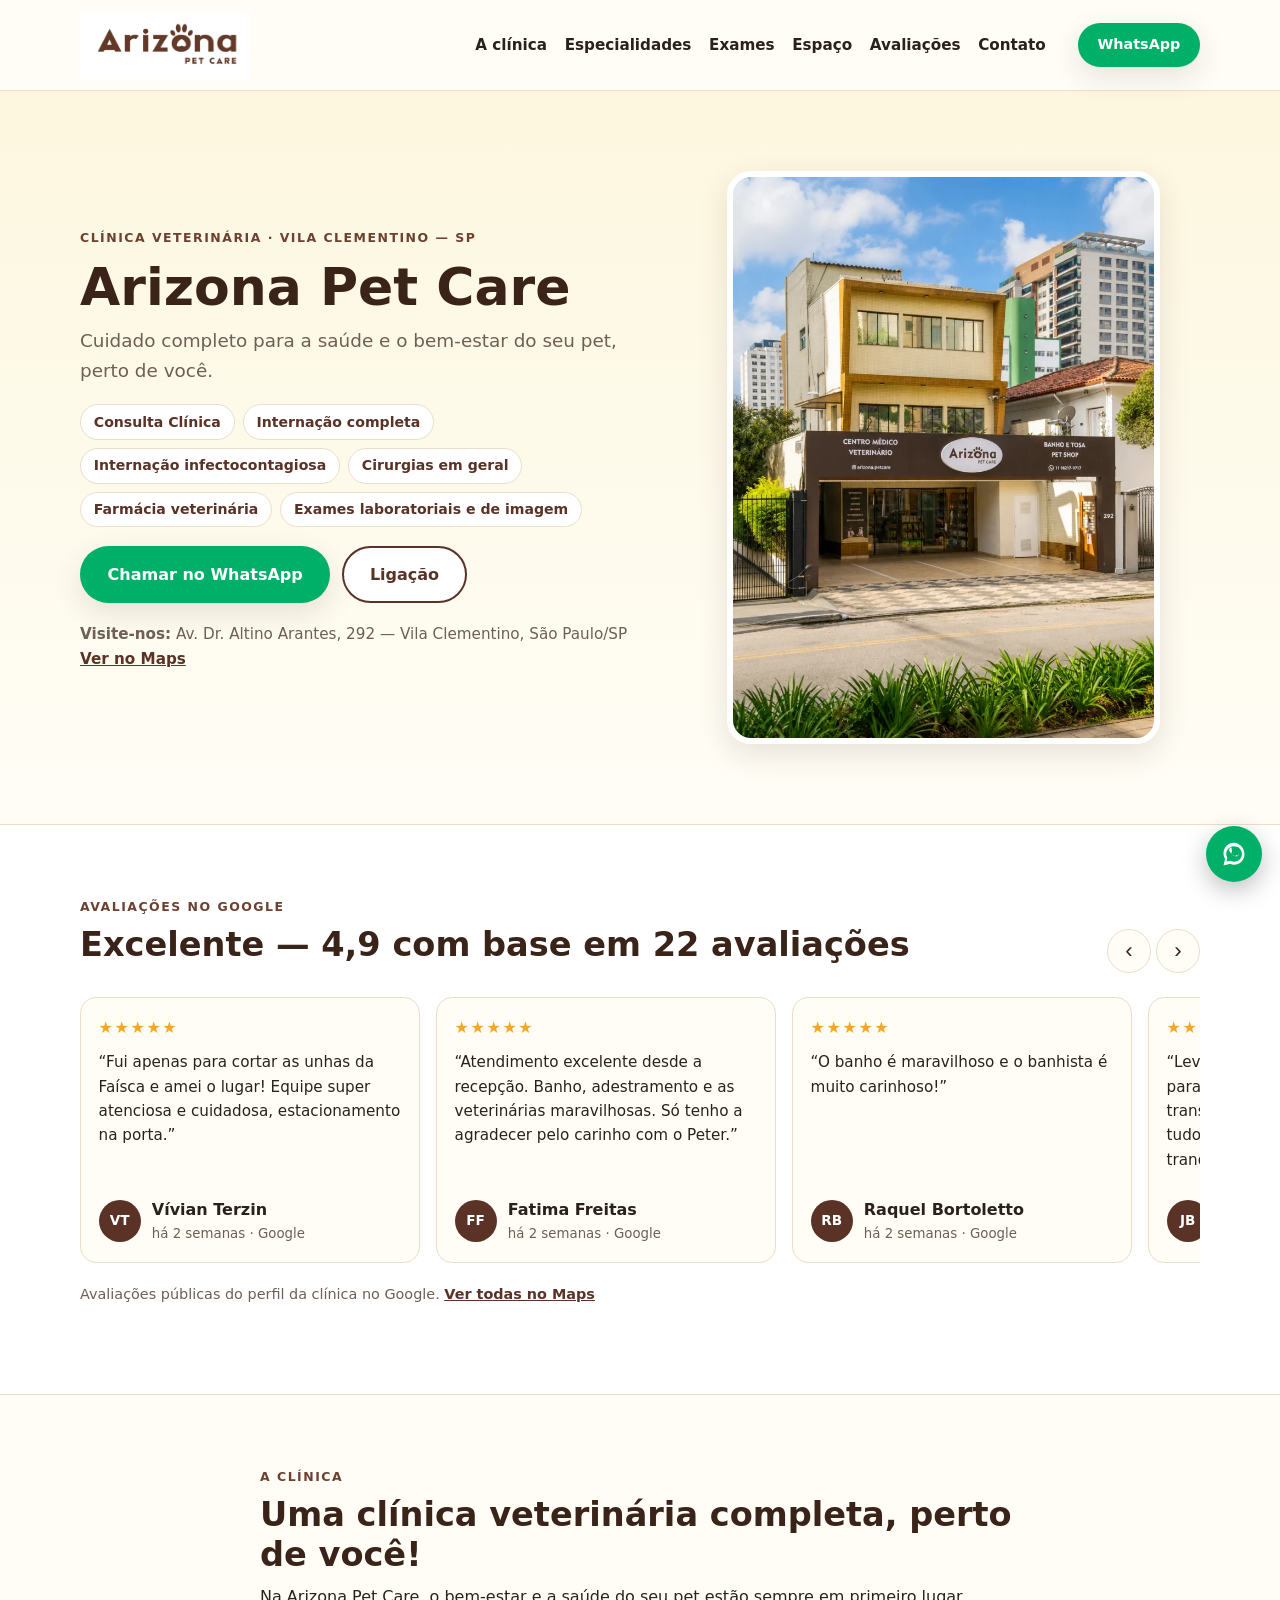
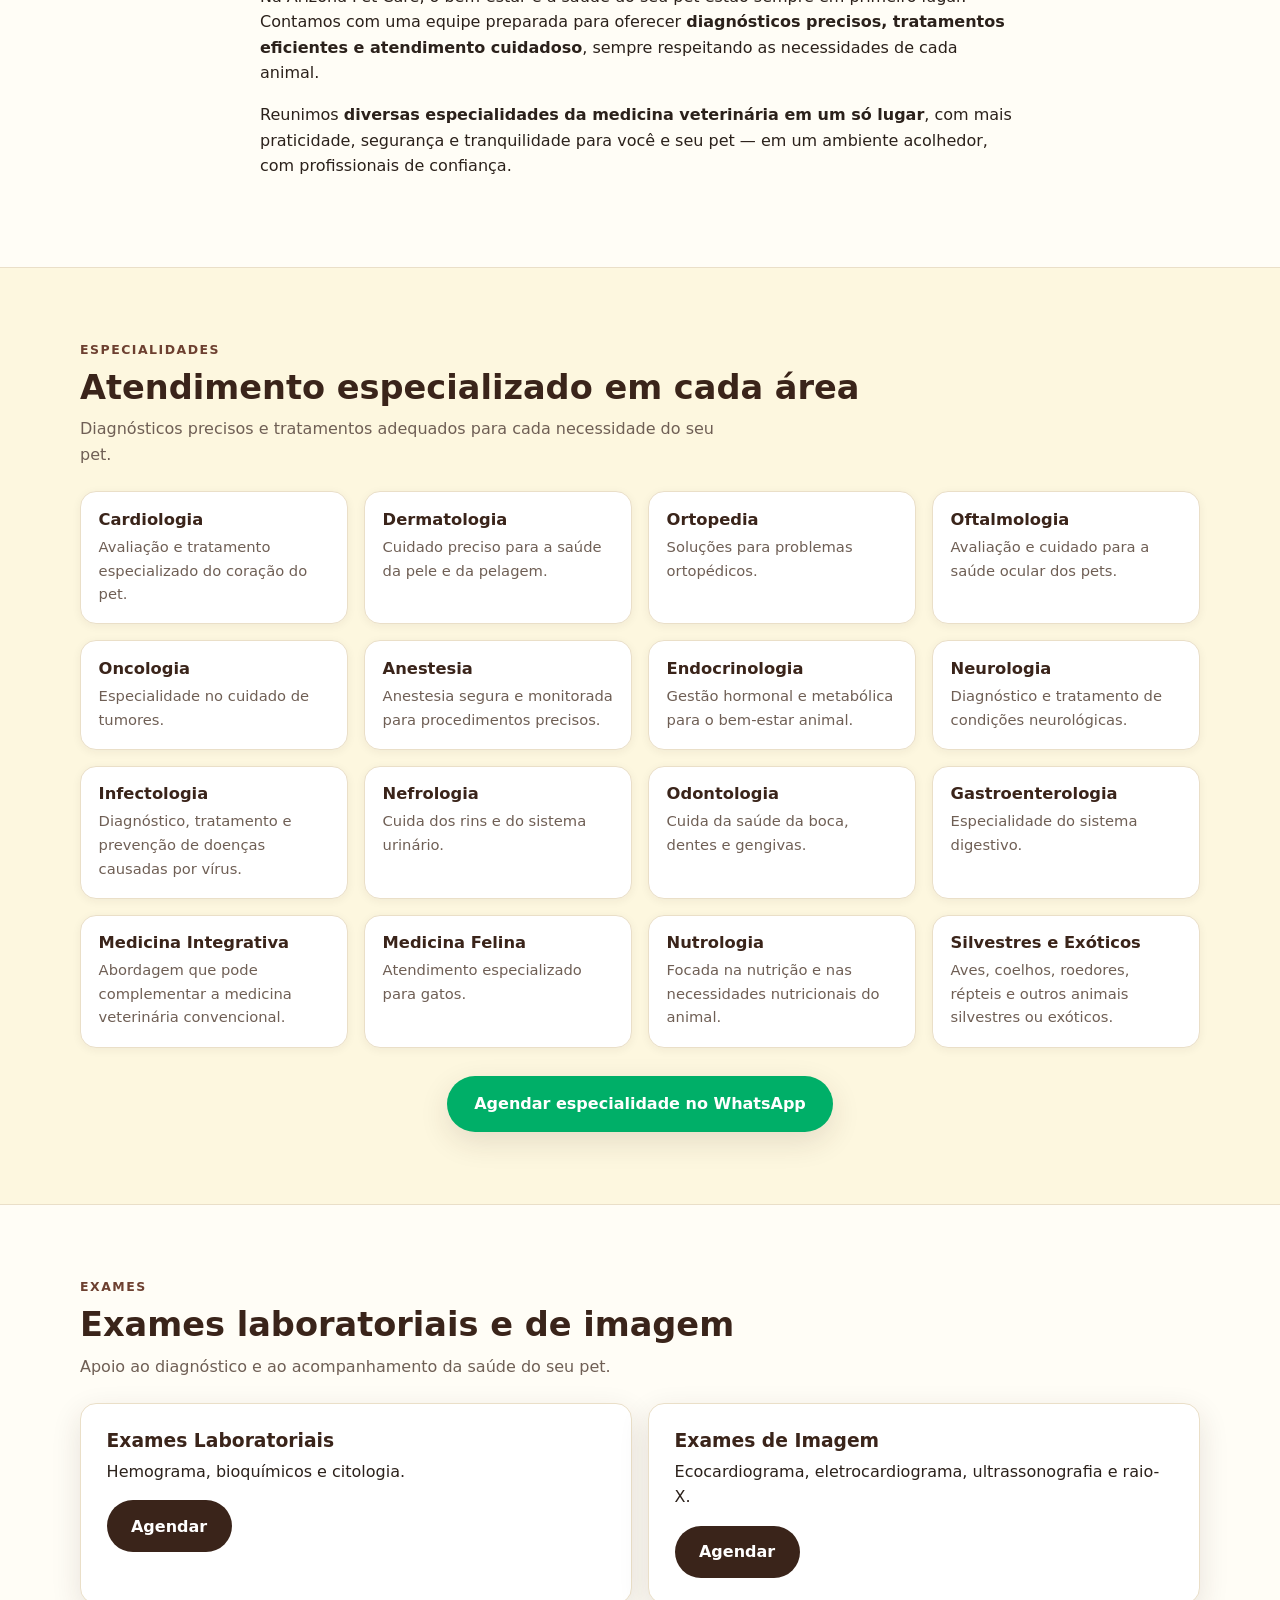
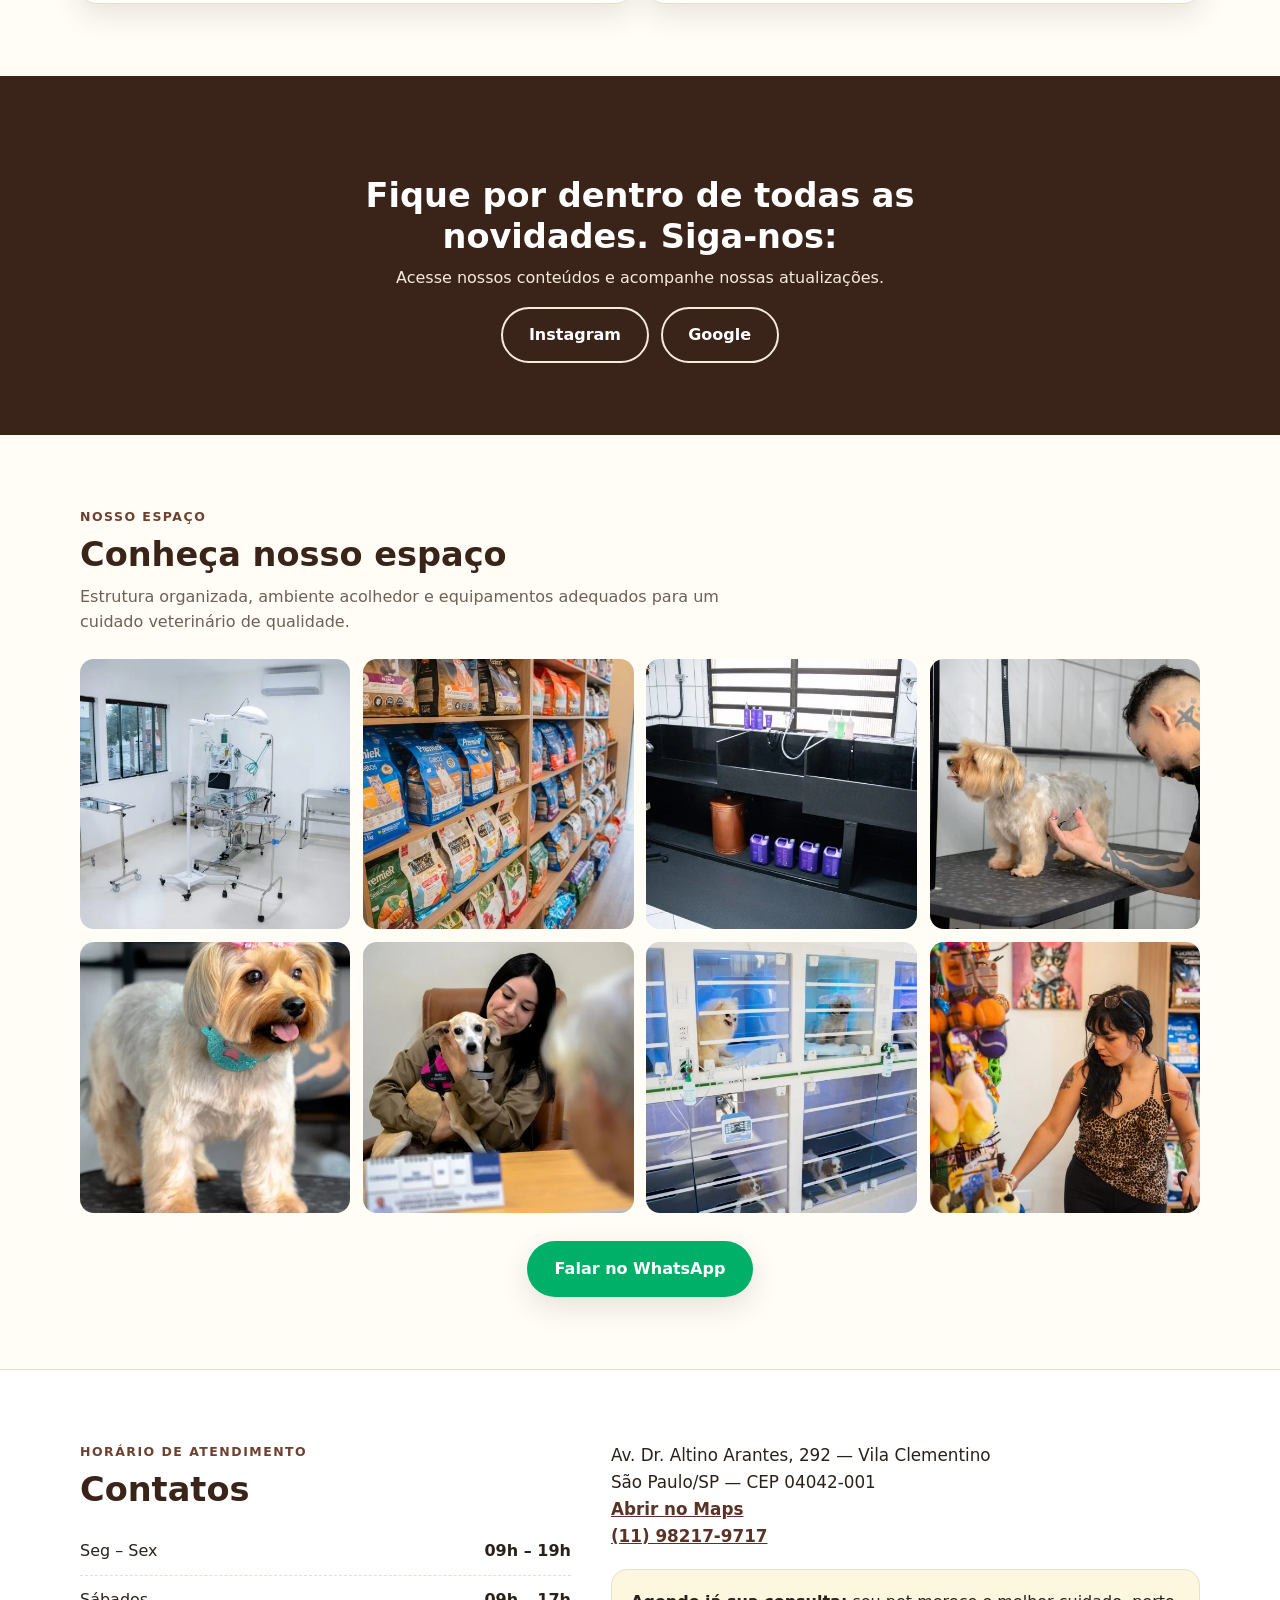
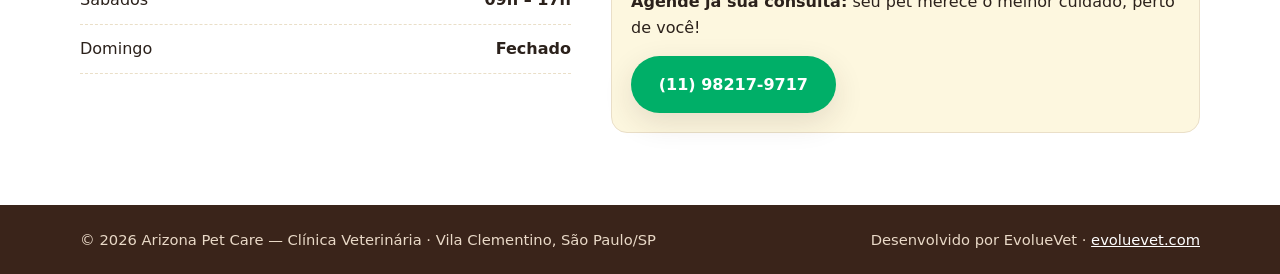
==== index.html @ bd7aeccb "Clean remake of Arizona Pet Care site (single static page, 13 files)" ====
<!DOCTYPE html>
<html lang="pt-BR">
<head>
  <meta charset="UTF-8" />
  <meta name="viewport" content="width=device-width, initial-scale=1" />
  <meta name="theme-color" content="#3a241a" />
  <title>Clínica Veterinária — Arizona Pet Care | Vila Clementino, SP</title>
  <meta name="description" content="Arizona Pet Care — Clínica veterinária completa na Vila Clementino, São Paulo. Especialidades, exames laboratoriais e de imagem, banho e tosa. Agende pelo WhatsApp (11) 98217-9717." />
  <link rel="icon" type="image/png" href="assets/logo.png" />
  <link rel="stylesheet" href="styles.css" />
</head>
<body>
  <a class="skip-link" href="#conteudo">Pular para o conteúdo</a>

  <header class="site-header" id="topo">
    <div class="container header-inner">
      <a class="brand" href="#topo" aria-label="Arizona Pet Care — início">
        <img src="assets/logo.png" alt="Arizona Pet Care" width="180" height="48" />
      </a>
      <nav class="main-nav" id="mainNav" aria-label="Navegação principal">
        <a href="#sobre">A clínica</a>
        <a href="#especialidades">Especialidades</a>
        <a href="#exames">Exames</a>
        <a href="#espaco">Espaço</a>
        <a href="#avaliacoes">Avaliações</a>
        <a href="#contato">Contato</a>
      </nav>
      <div class="header-actions">
        <a class="btn btn-whatsapp btn-sm" href="https://wa.me/5511982179717?text=Ol%C3%A1%2C%20vim%20pelo%20site%20e%20queria%20mais%20informa%C3%A7%C3%B5es." target="_blank" rel="noopener">WhatsApp</a>
        <button class="nav-toggle" id="navToggle" aria-label="Abrir menu" aria-expanded="false" aria-controls="mainNav">
          <span></span><span></span><span></span>
        </button>
      </div>
    </div>
  </header>

  <main id="conteudo">
    <!-- HERO -->
    <section class="hero">
      <div class="container hero-grid">
        <div class="hero-copy">
          <p class="eyebrow">Clínica Veterinária · Vila Clementino — SP</p>
          <h1>Arizona Pet Care</h1>
          <p class="hero-sub">Cuidado completo para a saúde e o bem-estar do seu pet, perto de você.</p>
          <ul class="service-chips" aria-label="Serviços">
            <li>Consulta Clínica</li>
            <li>Internação completa</li>
            <li>Internação infectocontagiosa</li>
            <li>Cirurgias em geral</li>
            <li>Farmácia veterinária</li>
            <li>Exames laboratoriais e de imagem</li>
          </ul>
          <div class="hero-cta">
            <a class="btn btn-whatsapp" href="https://wa.me/5511982179717?text=Ol%C3%A1%2C%20vim%20pelo%20site%20e%20queria%20mais%20informa%C3%A7%C3%B5es." target="_blank" rel="noopener">Chamar no WhatsApp</a>
            <a class="btn btn-outline" href="tel:+5511982179717">Ligação</a>
          </div>
          <p class="hero-address">
            <strong>Visite-nos:</strong> Av. Dr. Altino Arantes, 292 — Vila Clementino, São Paulo/SP
            <a class="inline-link" href="https://maps.app.goo.gl/LRfZLi4AV2fzzZP57" target="_blank" rel="noopener">Ver no Maps</a>
          </p>
        </div>
        <figure class="hero-media">
          <img src="assets/fachada.png" alt="Fachada da clínica Arizona Pet Care" width="768" height="1024" fetchpriority="high" />
        </figure>
      </div>
    </section>

    <!-- AVALIAÇÕES -->
    <section class="section reviews" id="avaliacoes" aria-labelledby="avaliacoes-titulo">
      <div class="container">
        <div class="reviews-head">
          <div>
            <p class="eyebrow">Avaliações no Google</p>
            <h2 id="avaliacoes-titulo">Excelente — 4,9 com base em 22 avaliações</h2>
          </div>
          <div class="reviews-nav" role="group" aria-label="Navegar avaliações">
            <button id="revPrev" aria-label="Avaliação anterior">‹</button>
            <button id="revNext" aria-label="Próxima avaliação">›</button>
          </div>
        </div>
        <div class="reviews-viewport">
          <ol class="reviews-track" id="revTrack">
            <li class="review-card">
              <div class="stars" aria-label="5 de 5 estrelas">★★★★★</div>
              <p>“Fui apenas para cortar as unhas da Faísca e amei o lugar! Equipe super atenciosa e cuidadosa, estacionamento na porta.”</p>
              <footer><span class="avatar" aria-hidden="true">VT</span><span><strong>Vívian Terzin</strong><small>há 2 semanas · Google</small></span></footer>
            </li>
            <li class="review-card">
              <div class="stars" aria-label="5 de 5 estrelas">★★★★★</div>
              <p>“Atendimento excelente desde a recepção. Banho, adestramento e as veterinárias maravilhosas. Só tenho a agradecer pelo carinho com o Peter.”</p>
              <footer><span class="avatar" aria-hidden="true">FF</span><span><strong>Fatima Freitas</strong><small>há 2 semanas · Google</small></span></footer>
            </li>
            <li class="review-card">
              <div class="stars" aria-label="5 de 5 estrelas">★★★★★</div>
              <p>“O banho é maravilhoso e o banhista é muito carinhoso!”</p>
              <footer><span class="avatar" aria-hidden="true">RB</span><span><strong>Raquel Bortoletto</strong><small>há 2 semanas · Google</small></span></footer>
            </li>
            <li class="review-card">
              <div class="stars" aria-label="5 de 5 estrelas">★★★★★</div>
              <p>“Levei meus dois huskies, Thor e Loki, para o banho. Equipe paciente, transparente — pude acompanhar tudo. Saíram limpos, cheirosos e tranquilos.”</p>
              <footer><span class="avatar" aria-hidden="true">JB</span><span><strong>Jessica Berto</strong><small>há 1 mês · Google</small></span></footer>
            </li>
            <li class="review-card">
              <div class="stars" aria-label="5 de 5 estrelas">★★★★★</div>
              <p>“Ótimos profissionais! Ambiente limpo, bem cuidado e atenciosos!”</p>
              <footer><span class="avatar" aria-hidden="true">AG</span><span><strong>Ana Gabriela Souza</strong><small>há 3 meses · Google</small></span></footer>
            </li>
            <li class="review-card">
              <div class="stars" aria-label="5 de 5 estrelas">★★★★★</div>
              <p>“Atendimento maravilhoso do primeiro contato ao pós. Equipe competente e atenciosa — salvaram minha pequena!”</p>
              <footer><span class="avatar" aria-hidden="true">KA</span><span><strong>Káthia Almeida</strong><small>há 5 meses · Google</small></span></footer>
            </li>
            <li class="review-card">
              <div class="stars" aria-label="5 de 5 estrelas">★★★★★</div>
              <p>“Ambiente acolhedor e profissionais qualificados. Banho, tosa e produtos de qualidade. Colocam o bem-estar dos animais em primeiro lugar.”</p>
              <footer><span class="avatar" aria-hidden="true">JR</span><span><strong>Jessiaca Rosa</strong><small>há 5 meses · Google</small></span></footer>
            </li>
            <li class="review-card">
              <div class="stars" aria-label="5 de 5 estrelas">★★★★★</div>
              <p>“Excelente atendimento.”</p>
              <footer><span class="avatar" aria-hidden="true">JO</span><span><strong>Jonathas</strong><small>há 5 meses · Google</small></span></footer>
            </li>
          </ol>
        </div>
        <p class="reviews-note">Avaliações públicas do perfil da clínica no Google. <a class="inline-link" href="https://maps.app.goo.gl/LRfZLi4AV2fzzZP57" target="_blank" rel="noopener">Ver todas no Maps</a></p>
      </div>
    </section>

    <!-- SOBRE -->
    <section class="section about" id="sobre" aria-labelledby="sobre-titulo">
      <div class="container narrow">
        <p class="eyebrow">A clínica</p>
        <h2 id="sobre-titulo">Uma clínica veterinária completa, perto de você!</h2>
        <p>Na Arizona Pet Care, o bem-estar e a saúde do seu pet estão sempre em primeiro lugar. Contamos com uma equipe preparada para oferecer <strong>diagnósticos precisos, tratamentos eficientes e atendimento cuidadoso</strong>, sempre respeitando as necessidades de cada animal.</p>
        <p>Reunimos <strong>diversas especialidades da medicina veterinária em um só lugar</strong>, com mais praticidade, segurança e tranquilidade para você e seu pet — em um ambiente acolhedor, com profissionais de confiança.</p>
      </div>
    </section>

    <!-- ESPECIALIDADES -->
    <section class="section specialties" id="especialidades" aria-labelledby="esp-titulo">
      <div class="container">
        <p class="eyebrow">Especialidades</p>
        <h2 id="esp-titulo">Atendimento especializado em cada área</h2>
        <p class="section-lead">Diagnósticos precisos e tratamentos adequados para cada necessidade do seu pet.</p>
        <ul class="cards-grid">
          <li><h3>Cardiologia</h3><p>Avaliação e tratamento especializado do coração do pet.</p></li>
          <li><h3>Dermatologia</h3><p>Cuidado preciso para a saúde da pele e da pelagem.</p></li>
          <li><h3>Ortopedia</h3><p>Soluções para problemas ortopédicos.</p></li>
          <li><h3>Oftalmologia</h3><p>Avaliação e cuidado para a saúde ocular dos pets.</p></li>
          <li><h3>Oncologia</h3><p>Especialidade no cuidado de tumores.</p></li>
          <li><h3>Anestesia</h3><p>Anestesia segura e monitorada para procedimentos precisos.</p></li>
          <li><h3>Endocrinologia</h3><p>Gestão hormonal e metabólica para o bem-estar animal.</p></li>
          <li><h3>Neurologia</h3><p>Diagnóstico e tratamento de condições neurológicas.</p></li>
          <li><h3>Infectologia</h3><p>Diagnóstico, tratamento e prevenção de doenças causadas por vírus.</p></li>
          <li><h3>Nefrologia</h3><p>Cuida dos rins e do sistema urinário.</p></li>
          <li><h3>Odontologia</h3><p>Cuida da saúde da boca, dentes e gengivas.</p></li>
          <li><h3>Gastroenterologia</h3><p>Especialidade do sistema digestivo.</p></li>
          <li><h3>Medicina Integrativa</h3><p>Abordagem que pode complementar a medicina veterinária convencional.</p></li>
          <li><h3>Medicina Felina</h3><p>Atendimento especializado para gatos.</p></li>
          <li><h3>Nutrologia</h3><p>Focada na nutrição e nas necessidades nutricionais do animal.</p></li>
          <li><h3>Silvestres e Exóticos</h3><p>Aves, coelhos, roedores, répteis e outros animais silvestres ou exóticos.</p></li>
        </ul>
        <div class="center">
          <a class="btn btn-whatsapp" href="https://wa.me/5511982179717?text=Ol%C3%A1%2C%20quero%20agendar%20uma%20consulta%20de%20especialidade." target="_blank" rel="noopener">Agendar especialidade no WhatsApp</a>
        </div>
      </div>
    </section>

    <!-- EXAMES -->
    <section class="section exams" id="exames" aria-labelledby="exames-titulo">
      <div class="container">
        <p class="eyebrow">Exames</p>
        <h2 id="exames-titulo">Exames laboratoriais e de imagem</h2>
        <p class="section-lead">Apoio ao diagnóstico e ao acompanhamento da saúde do seu pet.</p>
        <div class="exams-grid">
          <article class="exam-card">
            <h3>Exames Laboratoriais</h3>
            <p>Hemograma, bioquímicos e citologia.</p>
            <a class="btn btn-dark" href="https://wa.me/5511982179717?text=Ol%C3%A1%2C%20quero%20agendar%20exames%20laboratoriais." target="_blank" rel="noopener">Agendar</a>
          </article>
          <article class="exam-card">
            <h3>Exames de Imagem</h3>
            <p>Ecocardiograma, eletrocardiograma, ultrassonografia e raio-X.</p>
            <a class="btn btn-dark" href="https://wa.me/5511982179717?text=Ol%C3%A1%2C%20quero%20agendar%20exames%20de%20imagem." target="_blank" rel="noopener">Agendar</a>
          </article>
        </div>
      </div>
    </section>

    <!-- SOCIAL -->
    <section class="section social" aria-labelledby="social-titulo">
      <div class="container narrow center">
        <h2 id="social-titulo">Fique por dentro de todas as novidades. Siga-nos:</h2>
        <p>Acesse nossos conteúdos e acompanhe nossas atualizações.</p>
        <div class="social-links">
          <a class="btn btn-outline" href="https://www.instagram.com/arizona.petcare/" target="_blank" rel="noopener">Instagram</a>
          <a class="btn btn-outline" href="https://maps.app.goo.gl/LRfZLi4AV2fzzZP57" target="_blank" rel="noopener">Google</a>
        </div>
      </div>
    </section>

    <!-- ESPAÇO -->
    <section class="section gallery" id="espaco" aria-labelledby="espaco-titulo">
      <div class="container">
        <p class="eyebrow">Nosso espaço</p>
        <h2 id="espaco-titulo">Conheça nosso espaço</h2>
        <p class="section-lead">Estrutura organizada, ambiente acolhedor e equipamentos adequados para um cuidado veterinário de qualidade.</p>
        <div class="gallery-grid" id="galleryGrid">
          <button class="g-item" data-full="assets/espaco-01.jpg"><img src="assets/espaco-01.jpg" alt="Centro cirúrgico da clínica" loading="lazy" /></button>
          <button class="g-item" data-full="assets/espaco-02.jpg"><img src="assets/espaco-02.jpg" alt="Pet shop com rações e produtos" loading="lazy" /></button>
          <button class="g-item" data-full="assets/espaco-03.jpg"><img src="assets/espaco-03.jpg" alt="Sala de atendimento" loading="lazy" /></button>
          <button class="g-item" data-full="assets/espaco-04.jpg"><img src="assets/espaco-04.jpg" alt="Área de internação" loading="lazy" /></button>
          <button class="g-item" data-full="assets/espaco-05.jpg"><img src="assets/espaco-05.jpg" alt="Equipamentos de exame" loading="lazy" /></button>
          <button class="g-item" data-full="assets/espaco-06.jpg"><img src="assets/espaco-06.jpg" alt="Recepção da clínica" loading="lazy" /></button>
          <button class="g-item" data-full="assets/espaco-07.jpg"><img src="assets/espaco-07.jpg" alt="Internação com oxigenoterapia" loading="lazy" /></button>
          <button class="g-item" data-full="assets/espaco-08.jpg"><img src="assets/espaco-08.jpg" alt="Sala de banho e tosa" loading="lazy" /></button>
        </div>
        <div class="center">
          <a class="btn btn-whatsapp" href="https://wa.me/5511982179717?text=Ol%C3%A1%2C%20quero%20conhecer%20a%20cl%C3%ADnica." target="_blank" rel="noopener">Falar no WhatsApp</a>
        </div>
      </div>
    </section>

    <!-- CONTATO -->
    <section class="section contact" id="contato" aria-labelledby="contato-titulo">
      <div class="container contact-grid">
        <div>
          <p class="eyebrow">Horário de atendimento</p>
          <h2 id="contato-titulo">Contatos</h2>
          <ul class="hours">
            <li><span>Seg – Sex</span><strong>09h – 19h</strong></li>
            <li><span>Sábados</span><strong>09h – 17h</strong></li>
            <li><span>Domingo</span><strong>Fechado</strong></li>
          </ul>
        </div>
        <div>
          <address>
            Av. Dr. Altino Arantes, 292 — Vila Clementino<br />
            São Paulo/SP — CEP 04042-001<br />
            <a class="inline-link" href="https://maps.app.goo.gl/LRfZLi4AV2fzzZP57" target="_blank" rel="noopener">Abrir no Maps</a><br />
            <a href="tel:+5511982179717">(11) 98217-9717</a>
          </address>
          <div class="contact-cta">
            <p><strong>Agende já sua consulta:</strong> seu pet merece o melhor cuidado, perto de você!</p>
            <a class="btn btn-whatsapp" href="https://wa.me/5511982179717?text=Ol%C3%A1%2C%20quero%20agendar%20uma%20consulta." target="_blank" rel="noopener">(11) 98217-9717</a>
          </div>
        </div>
      </div>
    </section>
  </main>

  <footer class="site-footer">
    <div class="container footer-inner">
      <p>© <span id="year">2026</span> Arizona Pet Care — Clínica Veterinária · Vila Clementino, São Paulo/SP</p>
      <p class="credit">Desenvolvido por EvolueVet · <a href="https://evoluevet.com" target="_blank" rel="noopener">evoluevet.com</a></p>
    </div>
  </footer>

  <a class="float-wa" href="https://wa.me/5511982179717?text=Ol%C3%A1%2C%20vim%20pelo%20site%20e%20queria%20mais%20informa%C3%A7%C3%B5es." target="_blank" rel="noopener" aria-label="Conversar no WhatsApp">
    <svg viewBox="0 0 32 32" width="28" height="28" aria-hidden="true"><path fill="currentColor" d="M16 3C9.4 3 4 8.4 4 15c0 2.4.7 4.6 1.9 6.5L4 29l7.7-1.8c1.2.7 2.7 1 4.3 1 6.6 0 12-5.4 12-12S22.6 3 16 3zm0 21.8c-1.4 0-2.7-.4-3.9-1l-.3-.2-4.5 1.1 1.1-4.4-.2-.3c-.7-1.2-1.1-2.6-1.1-4 0-5 4-9 9-9s9 4 9 9-4 8.8-9 8.8zm5-6.6c-.3-.1-1.6-.8-1.9-.9-.3-.1-.5-.1-.7.1-.2.3-.8.9-1 1.1-.2.2-.4.3-.7.1-.3-.1-1.2-.4-2.3-1.4-.9-.8-1.4-1.7-1.6-2-.2-.3 0-.5.1-.6l.4-.5c.1-.2.2-.3.3-.5.1-.2 0-.4 0-.5L13.2 9c-.1-.3-.4-.3-.6-.3h-.5c-.2 0-.5.1-.7.3-.2.3-.9.9-.9 2.2s.9 2.5 1.1 2.7c.1.2 1.9 2.9 4.5 4 .6.3 1.1.4 1.5.6.6.2 1.2.2 1.6.1.5-.1 1.6-.6 1.8-1.3.2-.6.2-1.2.2-1.3-.1-.1-.3-.2-.6-.3z"/></svg>
  </a>

  <div class="lightbox" id="lightbox" role="dialog" aria-modal="true" aria-label="Foto ampliada" hidden>
    <button class="lightbox-close" id="lbClose" aria-label="Fechar">×</button>
    <img id="lbImg" src="assets/espaco-01.jpg" alt="Foto da clínica ampliada" />
  </div>

  <script src="script.js" defer></script>
</body>
</html>
---- styles.css ----
/* Arizona Pet Care — clean remake (replaces 60+ file Elementor/WordPress export) */
:root {
  --brown-900: #3a241a;
  --brown-700: #5a3226;
  --brown-600: #6d4030;
  --cream: #fdf7df;
  --paper: #fffdf6;
  --ink: #2b211b;
  --muted: #6f5f55;
  --green: #00af68;
  --green-dark: #008f55;
  --line: #eadfc8;
  --radius: 16px;
  --shadow: 0 10px 30px rgba(58, 36, 26, 0.12);
  --container: 1120px;
  --font: "Segoe UI", system-ui, -apple-system, Roboto, "Helvetica Neue", Arial, sans-serif;
}

* { box-sizing: border-box; }
html { scroll-behavior: smooth; -webkit-text-size-adjust: 100%; }
body {
  margin: 0;
  font-family: var(--font);
  color: var(--ink);
  background: var(--paper);
  line-height: 1.6;
  overflow-x: clip;
}
img { max-width: 100%; height: auto; display: block; }
h1, h2, h3 { line-height: 1.2; color: var(--brown-900); margin: 0 0 0.5rem; }
h1 { font-size: clamp(2rem, 4.5vw, 3.25rem); }
h2 { font-size: clamp(1.5rem, 3vw, 2.1rem); }
p { margin: 0 0 1rem; }

.container { width: min(var(--container), calc(100% - 2.5rem)); margin-inline: auto; }
.narrow { max-width: 760px; }
.center { text-align: center; margin-top: 1.75rem; }
.section { padding: clamp(2.5rem, 6vw, 4.5rem) 0; }
.section-lead { color: var(--muted); max-width: 640px; }
.eyebrow {
  text-transform: uppercase; letter-spacing: 0.12em;
  font-size: 0.78rem; font-weight: 700; color: var(--brown-600);
  margin: 0 0 0.5rem;
}

.skip-link {
  position: absolute; left: -999px; top: 0; background: var(--brown-900);
  color: #fff; padding: 0.6rem 1rem; z-index: 100; border-radius: 0 0 8px 0;
}
.skip-link:focus { left: 0; }

/* Buttons */
.btn {
  display: inline-block; text-decoration: none; font-weight: 700;
  padding: 0.85rem 1.6rem; border-radius: 999px; border: 2px solid transparent;
  transition: transform 0.15s ease, background 0.15s ease, box-shadow 0.15s ease;
}
.btn:hover { transform: translateY(-1px); }
.btn-whatsapp { background: var(--green); color: #fff; box-shadow: var(--shadow); }
.btn-whatsapp:hover { background: var(--green-dark); }
.btn-outline { border-color: var(--brown-700); color: var(--brown-700); background: #fff; }
.btn-outline:hover { background: var(--brown-700); color: #fff; }
.btn-dark { background: var(--brown-900); color: #fff; padding: 0.7rem 1.4rem; }
.btn-dark:hover { background: var(--brown-700); }
.btn-sm { padding: 0.55rem 1.1rem; font-size: 0.9rem; }
.inline-link { color: var(--brown-700); font-weight: 700; }

/* Header */
.site-header {
  position: sticky; top: 0; z-index: 50;
  background: rgba(255, 253, 246, 0.95); backdrop-filter: blur(8px);
  border-bottom: 1px solid var(--line);
}
.header-inner { display: flex; align-items: center; gap: 1rem; padding: 0.7rem 0; }
.brand img { width: 170px; height: auto; }
.main-nav { display: flex; gap: 1.1rem; margin-left: auto; }
.main-nav a { color: var(--ink); text-decoration: none; font-weight: 600; font-size: 0.95rem; }
.main-nav a:hover { color: var(--brown-600); text-decoration: underline; }
.header-actions { display: flex; align-items: center; gap: 0.6rem; margin-left: 1rem; }
.nav-toggle { display: none; background: none; border: 1px solid var(--line); border-radius: 10px; padding: 0.55rem; cursor: pointer; }
.nav-toggle span { display: block; width: 22px; height: 2px; background: var(--brown-900); margin: 4px 0; }

/* Hero */
.hero { background: linear-gradient(180deg, var(--cream), var(--paper)); padding: clamp(2rem, 5vw, 4rem) 0; }
.hero-grid { display: grid; grid-template-columns: 1.05fr 0.95fr; gap: 2.5rem; align-items: center; }
.hero-sub { font-size: 1.15rem; color: var(--muted); }
.service-chips { list-style: none; display: flex; flex-wrap: wrap; gap: 0.5rem; padding: 0; margin: 1.2rem 0; }
.service-chips li {
  background: #fff; border: 1px solid var(--line); border-radius: 999px;
  padding: 0.35rem 0.8rem; font-size: 0.88rem; font-weight: 600; color: var(--brown-700);
}
.hero-cta { display: flex; gap: 0.75rem; flex-wrap: wrap; margin: 1.2rem 0; }
.hero-address { font-size: 0.95rem; color: var(--muted); }
.hero-media img { border-radius: 24px; box-shadow: var(--shadow); border: 6px solid #fff; }

/* Reviews */
.reviews { background: #fff; border-block: 1px solid var(--line); }
.reviews-head { display: flex; justify-content: space-between; align-items: end; gap: 1rem; margin-bottom: 1.2rem; }
.reviews-nav button {
  width: 44px; height: 44px; border-radius: 50%; border: 1px solid var(--line);
  background: var(--paper); font-size: 1.4rem; cursor: pointer; color: var(--brown-900);
}
.reviews-nav button:hover { background: var(--brown-900); color: #fff; }
.reviews-viewport { overflow: hidden; }
.reviews-track {
  list-style: none; margin: 0; padding: 0.25rem;
  display: grid; grid-auto-flow: column; grid-auto-columns: min(340px, 85vw);
  gap: 1rem; overflow-x: auto; scroll-snap-type: x mandatory; scrollbar-width: thin;
}
.review-card {
  scroll-snap-align: start; background: var(--paper); border: 1px solid var(--line);
  border-radius: var(--radius); padding: 1.1rem; display: flex; flex-direction: column; gap: 0.6rem;
}
.review-card p { font-size: 0.95rem; flex: 1; }
.stars { color: #f5a623; letter-spacing: 0.1em; }
.review-card footer { display: flex; gap: 0.7rem; align-items: center; }
.avatar {
  width: 42px; height: 42px; border-radius: 50%; flex: none;
  background: var(--brown-700); color: #fff; display: grid; place-items: center;
  font-weight: 800; font-size: 0.85rem;
}
.review-card small { display: block; color: var(--muted); }
.reviews-note { color: var(--muted); font-size: 0.9rem; margin-top: 1rem; }

/* About */
.about { background: var(--paper); }

/* Specialties */
.specialties { background: var(--cream); border-block: 1px solid var(--line); }
.cards-grid {
  list-style: none; margin: 1.5rem 0 0; padding: 0;
  display: grid; grid-template-columns: repeat(4, 1fr); gap: 1rem;
}
.cards-grid li {
  background: #fff; border: 1px solid var(--line); border-radius: var(--radius);
  padding: 1.1rem; box-shadow: 0 2px 10px rgba(58, 36, 26, 0.06);
}
.cards-grid h3 { font-size: 1.02rem; margin-bottom: 0.35rem; }
.cards-grid p { margin: 0; font-size: 0.92rem; color: var(--muted); }

/* Exams */
.exams-grid { display: grid; grid-template-columns: 1fr 1fr; gap: 1rem; margin-top: 1.5rem; }
.exam-card { background: #fff; border: 1px solid var(--line); border-radius: var(--radius); padding: 1.6rem; box-shadow: var(--shadow); }
.exam-card h3 { margin-bottom: 0.4rem; }

/* Social */
.social { background: var(--brown-900); color: #f7ead9; }
.social h2 { color: #fff; }
.social-links { display: flex; gap: 0.75rem; justify-content: center; margin-top: 1rem; flex-wrap: wrap; }
.social .btn-outline { border-color: #f7ead9; color: #fff; background: transparent; }
.social .btn-outline:hover { background: #fff; color: var(--brown-900); }

/* Gallery */
.gallery-grid { display: grid; grid-template-columns: repeat(4, 1fr); gap: 0.8rem; margin-top: 1.5rem; }
.g-item { border: 0; padding: 0; border-radius: 14px; overflow: hidden; cursor: pointer; background: #eee; aspect-ratio: 1; }
.g-item img { width: 100%; height: 100%; object-fit: cover; transition: transform 0.25s ease; }
.g-item:hover img { transform: scale(1.04); }

/* Contact */
.contact { background: #fff; border-top: 1px solid var(--line); }
.contact-grid { display: grid; grid-template-columns: 1fr 1.2fr; gap: 2.5rem; }
.hours { list-style: none; padding: 0; margin: 1rem 0 0; }
.hours li {
  display: flex; justify-content: space-between; gap: 1rem;
  padding: 0.7rem 0; border-bottom: 1px dashed var(--line);
}
address { font-style: normal; font-size: 1.05rem; }
address a { color: var(--brown-700); font-weight: 700; }
.contact-cta { background: var(--cream); border: 1px solid var(--line); border-radius: var(--radius); padding: 1.2rem; margin-top: 1.2rem; }

/* Footer */
.site-footer { background: var(--brown-900); color: #e9d9c7; padding: 1.4rem 0; font-size: 0.92rem; }
.footer-inner { display: flex; justify-content: space-between; gap: 1rem; flex-wrap: wrap; }
.footer-inner p { margin: 0; }
.footer-inner a { color: #fff; }

/* Floating WhatsApp */
.float-wa {
  position: fixed; right: 1.1rem; bottom: 1.1rem; z-index: 60;
  width: 56px; height: 56px; border-radius: 50%;
  background: var(--green); color: #fff; display: grid; place-items: center;
  box-shadow: 0 8px 24px rgba(0, 0, 0, 0.25);
}
.float-wa:hover { background: var(--green-dark); }

/* Lightbox */
.lightbox { position: fixed; inset: 0; z-index: 80; background: rgba(20, 12, 8, 0.85); display: grid; place-items: center; padding: 1.5rem; }
.lightbox[hidden] { display: none; }
.lightbox img { max-width: min(1000px, 94vw); max-height: 86vh; border-radius: 12px; background: #fff; }
.lightbox-close {
  position: absolute; top: 1rem; right: 1rem; width: 46px; height: 46px;
  border-radius: 50%; border: 0; font-size: 1.6rem; cursor: pointer; background: #fff;
}

/* Reveal on scroll */
.reveal { opacity: 0; transform: translateY(14px); transition: opacity 0.5s ease, transform 0.5s ease; }
.reveal.visible { opacity: 1; transform: none; }

/* Responsive */
@media (max-width: 960px) {
  .cards-grid { grid-template-columns: repeat(2, 1fr); }
  .gallery-grid { grid-template-columns: repeat(2, 1fr); }
  .hero-grid { grid-template-columns: 1fr; gap: 1.75rem; }
  .hero-media img { max-width: 560px; margin-inline: auto; }
  .exams-grid, .contact-grid { grid-template-columns: 1fr; }
  .contact-grid { gap: 1.75rem; }
}
@media (max-width: 720px) {
  .container { width: calc(100% - 2rem); }
  .section { padding: 2.25rem 0; }
  h1 { font-size: 1.9rem; }

  /* Header: keep the CTA visible, shrink the brand */
  .header-inner { position: relative; gap: 0.6rem; padding: 0.55rem 0; }
  .brand img { width: 132px; }
  .header-actions { margin-left: auto; }
  .header-actions .btn-sm { padding: 0.5rem 0.95rem; font-size: 0.85rem; white-space: nowrap; }
  .nav-toggle { display: block; min-width: 44px; min-height: 44px; }
  .main-nav {
    display: none; position: absolute; top: 100%; left: 0; right: 0;
    background: #fff; flex-direction: column; padding: 0.75rem 1.25rem 1.25rem;
    border: 1px solid var(--line); border-radius: 0 0 14px 14px;
    box-shadow: var(--shadow);
  }
  .main-nav.open { display: flex; }
  .main-nav a { padding: 0.65rem 0; border-bottom: 1px solid var(--line); font-size: 1rem; }
  .main-nav a:last-child { border-bottom: 0; }

  /* Hero: stack CTAs full-width, crop the tall portrait photo */
  .hero { padding: 1.5rem 0 2rem; }
  .hero-sub { font-size: 1.02rem; }
  .service-chips { gap: 0.4rem; margin: 1rem 0; }
  .service-chips li { font-size: 0.8rem; padding: 0.3rem 0.7rem; }
  .hero-cta { flex-direction: column; align-items: stretch; }
  .hero-cta .btn { text-align: center; }
  .hero-media img {
    width: 100%; max-width: none; max-height: 380px;
    object-fit: cover; object-position: center 20%;
    border-width: 4px; border-radius: 18px;
  }
  .hero-address { font-size: 0.9rem; }

  /* Reviews: stack header, edge-to-edge swipe track */
  .reviews-head { flex-direction: column; align-items: stretch; }
  .reviews-nav { align-self: flex-end; display: flex; gap: 0.5rem; }
  .reviews-viewport { margin-inline: -1rem; padding-inline: 1rem; }
  .reviews-track { grid-auto-columns: 82vw; }

  /* Specialties: compact 2-up grid instead of 16 stacked rows */
  .cards-grid { grid-template-columns: repeat(2, 1fr); gap: 0.6rem; }
  .cards-grid li { padding: 0.85rem; border-radius: 12px; }
  .cards-grid h3 { font-size: 0.92rem; }
  .cards-grid p { font-size: 0.8rem; line-height: 1.45; }

  /* Rest: tighten cards, gallery, contact */
  .exam-card { padding: 1.2rem; }
  .gallery-grid { gap: 0.6rem; }
  .g-item { border-radius: 10px; }
  .contact-cta { padding: 1rem; }
  .contact-cta .btn { width: 100%; text-align: center; }
  .social-links .btn { flex: 1 1 140px; text-align: center; }
  .footer-inner { flex-direction: column; gap: 0.25rem; }
  .float-wa { right: 0.9rem; bottom: 0.9rem; }
}
@media (prefers-reduced-motion: reduce) {
  html { scroll-behavior: auto; }
  .reveal { opacity: 1; transform: none; }
}
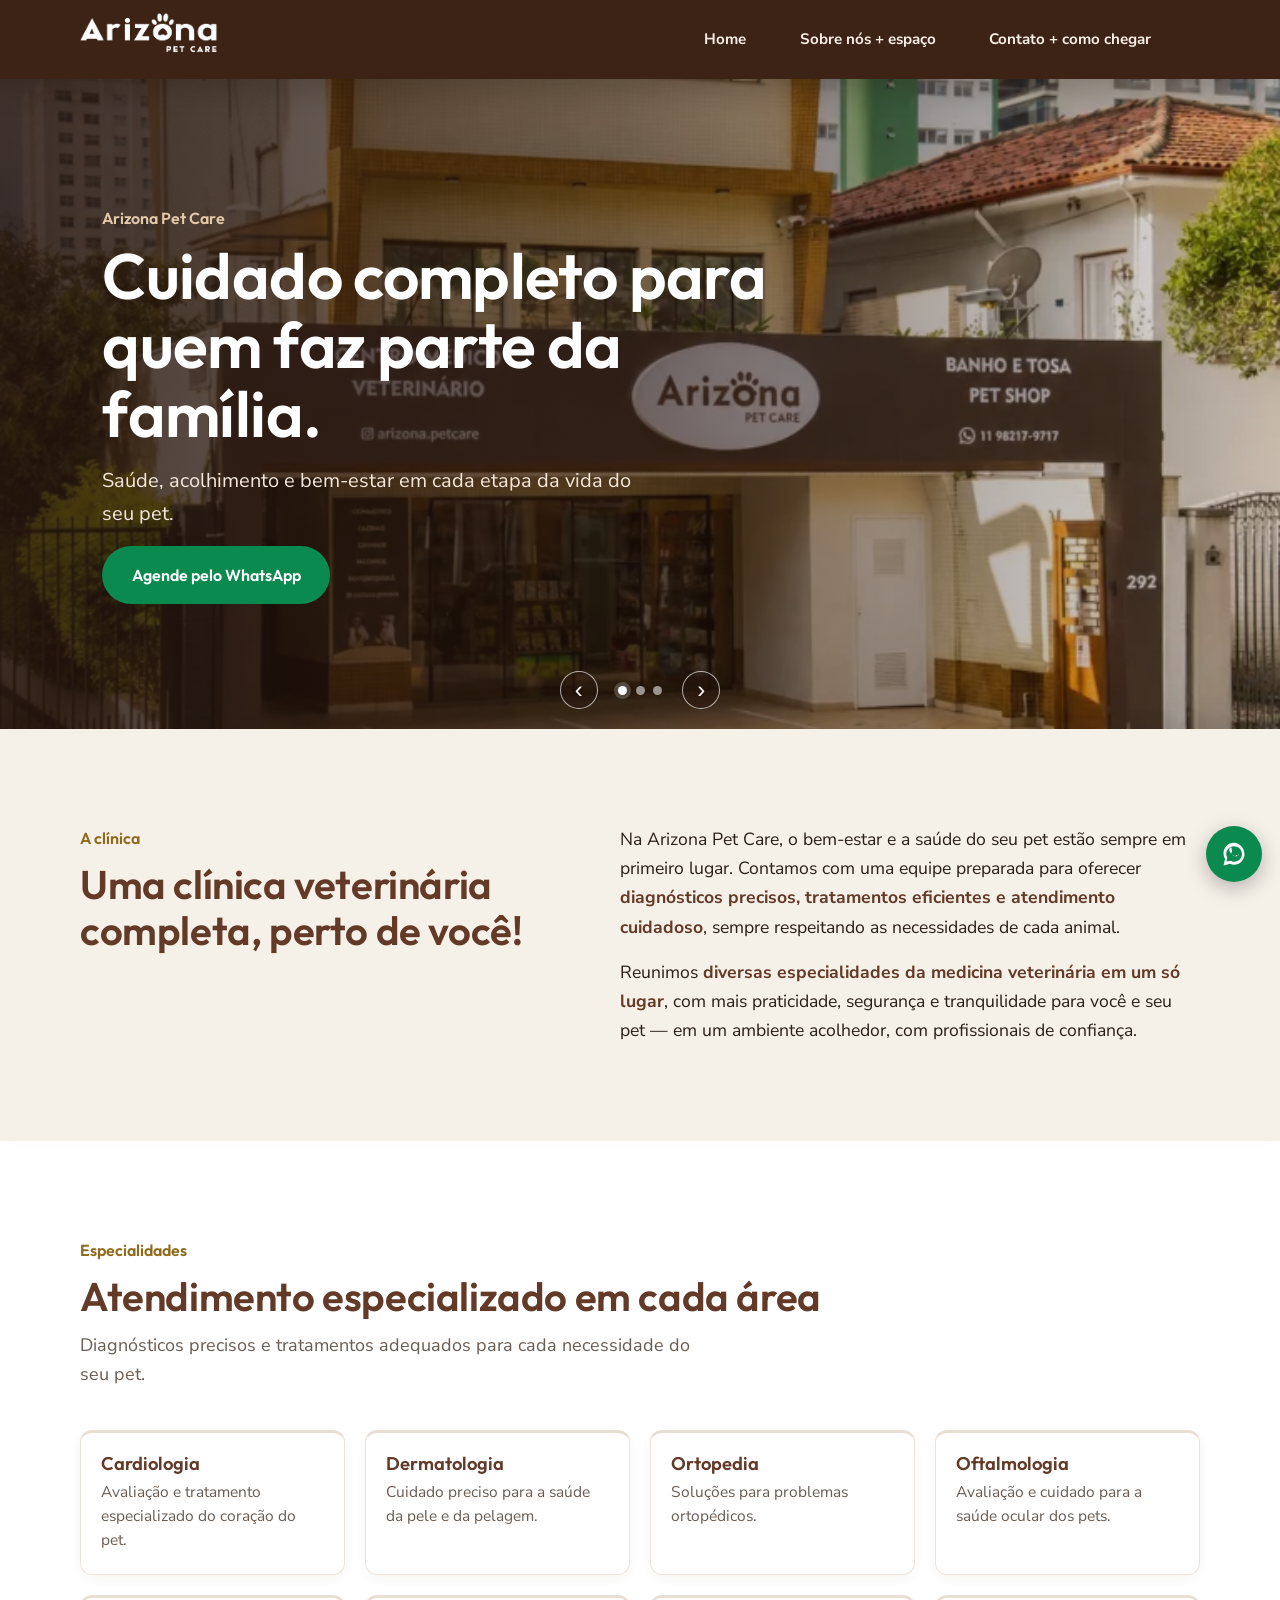
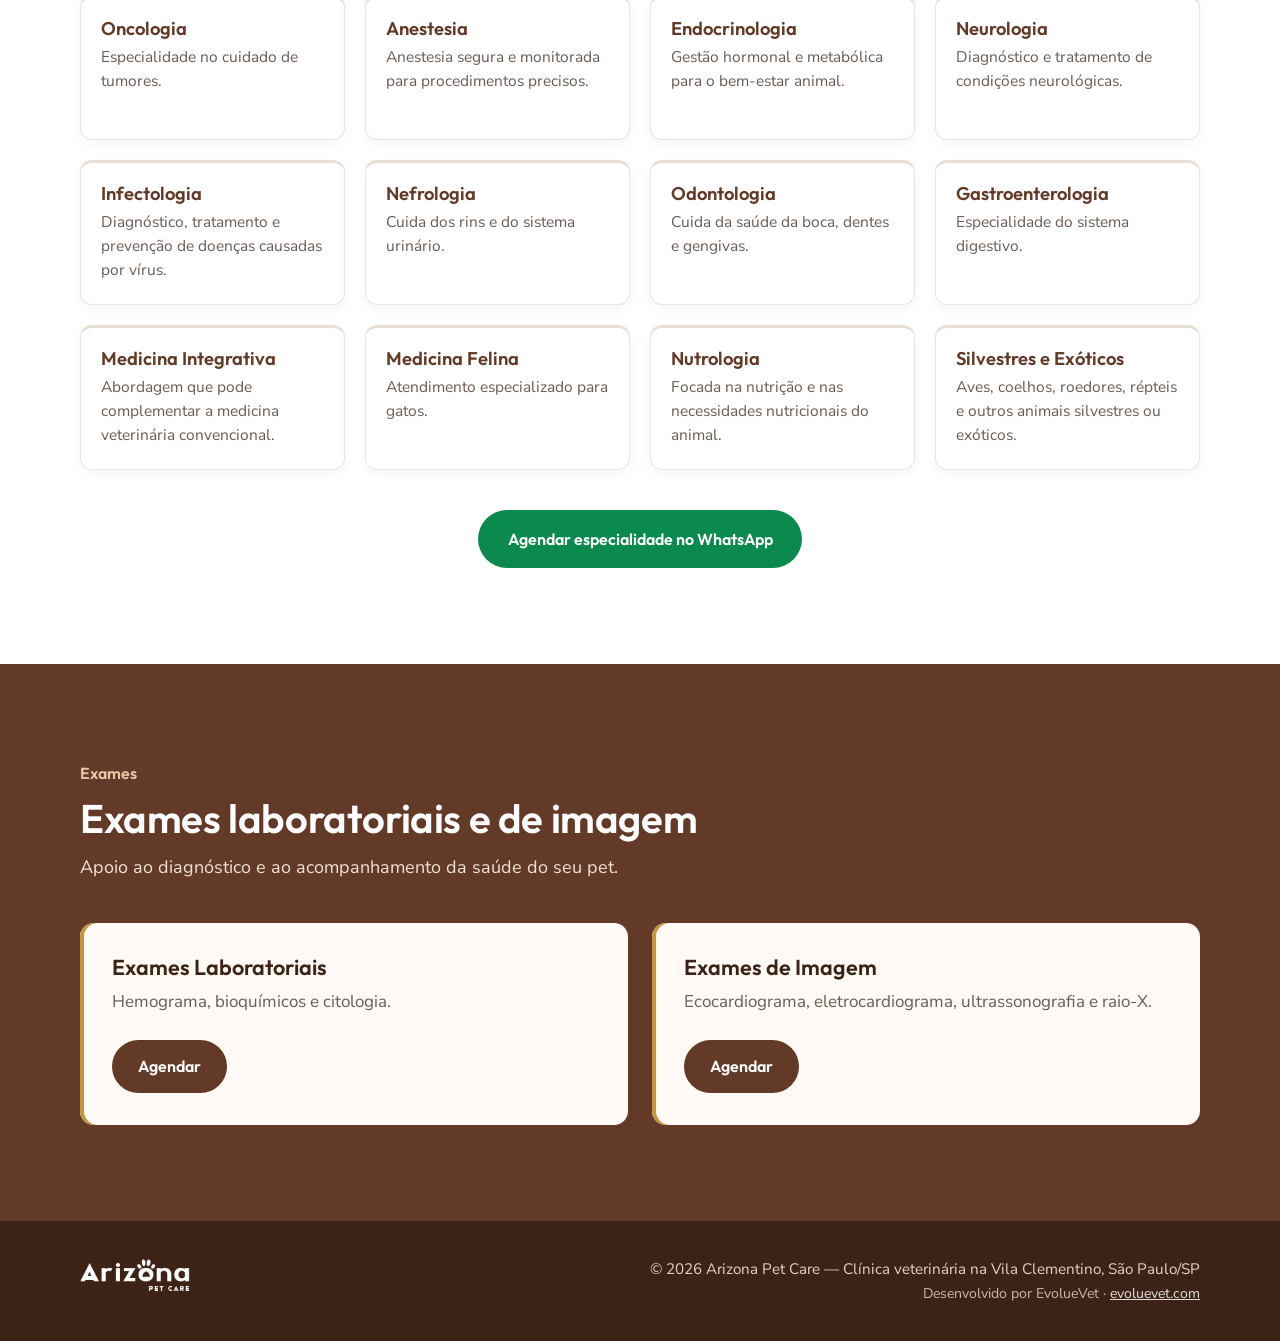
==== commit 5d4d0032: "Altera estilo geral das páginas e cria páginas "sobre" e "contato"" ====
--- a/index.html
+++ b/index.html
@@ -1,270 +1,96 @@
 <!DOCTYPE html>
-<html lang="pt-BR">
-<head>
-  <meta charset="UTF-8" />
-  <meta name="viewport" content="width=device-width, initial-scale=1" />
-  <meta name="theme-color" content="#3a241a" />
-  <title>Clínica Veterinária — Arizona Pet Care | Vila Clementino, SP</title>
-  <meta name="description" content="Arizona Pet Care — Clínica veterinária completa na Vila Clementino, São Paulo. Especialidades, exames laboratoriais e de imagem, banho e tosa. Agende pelo WhatsApp (11) 98217-9717." />
-  <link rel="icon" type="image/png" href="assets/logo.png" />
-  <link rel="stylesheet" href="styles.css" />
-</head>
-<body>
-  <a class="skip-link" href="#conteudo">Pular para o conteúdo</a>
-
-  <header class="site-header" id="topo">
-    <div class="container header-inner">
-      <a class="brand" href="#topo" aria-label="Arizona Pet Care — início">
-        <img src="assets/logo.png" alt="Arizona Pet Care" width="180" height="48" />
-      </a>
-      <nav class="main-nav" id="mainNav" aria-label="Navegação principal">
-        <a href="#sobre">A clínica</a>
-        <a href="#especialidades">Especialidades</a>
-        <a href="#exames">Exames</a>
-        <a href="#espaco">Espaço</a>
-        <a href="#avaliacoes">Avaliações</a>
-        <a href="#contato">Contato</a>
-      </nav>
-      <div class="header-actions">
-        <a class="btn btn-whatsapp btn-sm" href="https://wa.me/5511982179717?text=Ol%C3%A1%2C%20vim%20pelo%20site%20e%20queria%20mais%20informa%C3%A7%C3%B5es." target="_blank" rel="noopener">WhatsApp</a>
-        <button class="nav-toggle" id="navToggle" aria-label="Abrir menu" aria-expanded="false" aria-controls="mainNav">
-          <span></span><span></span><span></span>
-        </button>
-      </div>
+<html lang="pt-BR"><head><meta charset="UTF-8"><meta name="viewport" content="width=device-width, initial-scale=1">
+<meta name="theme-color" content="#633927"><title>Home | Arizona Pet Care</title>
+<meta name="description" content="Arizona Pet Care — clínica veterinária completa na Vila Clementino, São Paulo.">
+<link rel="icon" type="image/png" href="assets/logo.png"><link rel="stylesheet" href="styles.css"></head><body>
+<a class="skip-link" href="#conteudo">Pular para o conteúdo</a><header class="site-header" id="topo">
+  <div class="container header-inner">
+    <a class="brand" href="index.html" aria-label="Arizona Pet Care — início"><img src="assets/logo-branco.png" alt="Arizona Pet Care" width="150" height="54" /></a>
+    <nav class="main-nav" id="mainNav" aria-label="Navegação principal">
+      <a href="index.html">Home</a><a href="sobre.html">Sobre nós + espaço</a><a href="contato.html">Contato + como chegar</a>
+    </nav>
+    <div class="header-actions">
+      <button class="nav-toggle" id="navToggle" aria-label="Abrir menu" aria-expanded="false" aria-controls="mainNav"><span></span><span></span><span></span></button>
     </div>
-  </header>
-
-  <main id="conteudo">
-    <!-- HERO -->
-    <section class="hero">
-      <div class="container hero-grid">
-        <div class="hero-copy">
-          <p class="eyebrow">Clínica Veterinária · Vila Clementino — SP</p>
-          <h1>Arizona Pet Care</h1>
-          <p class="hero-sub">Cuidado completo para a saúde e o bem-estar do seu pet, perto de você.</p>
-          <ul class="service-chips" aria-label="Serviços">
-            <li>Consulta Clínica</li>
-            <li>Internação completa</li>
-            <li>Internação infectocontagiosa</li>
-            <li>Cirurgias em geral</li>
-            <li>Farmácia veterinária</li>
-            <li>Exames laboratoriais e de imagem</li>
-          </ul>
-          <div class="hero-cta">
-            <a class="btn btn-whatsapp" href="https://wa.me/5511982179717?text=Ol%C3%A1%2C%20vim%20pelo%20site%20e%20queria%20mais%20informa%C3%A7%C3%B5es." target="_blank" rel="noopener">Chamar no WhatsApp</a>
-            <a class="btn btn-outline" href="tel:+5511982179717">Ligação</a>
-          </div>
-          <p class="hero-address">
-            <strong>Visite-nos:</strong> Av. Dr. Altino Arantes, 292 — Vila Clementino, São Paulo/SP
-            <a class="inline-link" href="https://maps.app.goo.gl/LRfZLi4AV2fzzZP57" target="_blank" rel="noopener">Ver no Maps</a>
-          </p>
-        </div>
-        <figure class="hero-media">
-          <img src="assets/fachada.png" alt="Fachada da clínica Arizona Pet Care" width="768" height="1024" fetchpriority="high" />
-        </figure>
-      </div>
-    </section>
-
-    <!-- AVALIAÇÕES -->
-    <section class="section reviews" id="avaliacoes" aria-labelledby="avaliacoes-titulo">
-      <div class="container">
-        <div class="reviews-head">
-          <div>
-            <p class="eyebrow">Avaliações no Google</p>
-            <h2 id="avaliacoes-titulo">Excelente — 4,9 com base em 22 avaliações</h2>
-          </div>
-          <div class="reviews-nav" role="group" aria-label="Navegar avaliações">
-            <button id="revPrev" aria-label="Avaliação anterior">‹</button>
-            <button id="revNext" aria-label="Próxima avaliação">›</button>
-          </div>
-        </div>
-        <div class="reviews-viewport">
-          <ol class="reviews-track" id="revTrack">
-            <li class="review-card">
-              <div class="stars" aria-label="5 de 5 estrelas">★★★★★</div>
-              <p>“Fui apenas para cortar as unhas da Faísca e amei o lugar! Equipe super atenciosa e cuidadosa, estacionamento na porta.”</p>
-              <footer><span class="avatar" aria-hidden="true">VT</span><span><strong>Vívian Terzin</strong><small>há 2 semanas · Google</small></span></footer>
-            </li>
-            <li class="review-card">
-              <div class="stars" aria-label="5 de 5 estrelas">★★★★★</div>
-              <p>“Atendimento excelente desde a recepção. Banho, adestramento e as veterinárias maravilhosas. Só tenho a agradecer pelo carinho com o Peter.”</p>
-              <footer><span class="avatar" aria-hidden="true">FF</span><span><strong>Fatima Freitas</strong><small>há 2 semanas · Google</small></span></footer>
-            </li>
-            <li class="review-card">
-              <div class="stars" aria-label="5 de 5 estrelas">★★★★★</div>
-              <p>“O banho é maravilhoso e o banhista é muito carinhoso!”</p>
-              <footer><span class="avatar" aria-hidden="true">RB</span><span><strong>Raquel Bortoletto</strong><small>há 2 semanas · Google</small></span></footer>
-            </li>
-            <li class="review-card">
-              <div class="stars" aria-label="5 de 5 estrelas">★★★★★</div>
-              <p>“Levei meus dois huskies, Thor e Loki, para o banho. Equipe paciente, transparente — pude acompanhar tudo. Saíram limpos, cheirosos e tranquilos.”</p>
-              <footer><span class="avatar" aria-hidden="true">JB</span><span><strong>Jessica Berto</strong><small>há 1 mês · Google</small></span></footer>
-            </li>
-            <li class="review-card">
-              <div class="stars" aria-label="5 de 5 estrelas">★★★★★</div>
-              <p>“Ótimos profissionais! Ambiente limpo, bem cuidado e atenciosos!”</p>
-              <footer><span class="avatar" aria-hidden="true">AG</span><span><strong>Ana Gabriela Souza</strong><small>há 3 meses · Google</small></span></footer>
-            </li>
-            <li class="review-card">
-              <div class="stars" aria-label="5 de 5 estrelas">★★★★★</div>
-              <p>“Atendimento maravilhoso do primeiro contato ao pós. Equipe competente e atenciosa — salvaram minha pequena!”</p>
-              <footer><span class="avatar" aria-hidden="true">KA</span><span><strong>Káthia Almeida</strong><small>há 5 meses · Google</small></span></footer>
-            </li>
-            <li class="review-card">
-              <div class="stars" aria-label="5 de 5 estrelas">★★★★★</div>
-              <p>“Ambiente acolhedor e profissionais qualificados. Banho, tosa e produtos de qualidade. Colocam o bem-estar dos animais em primeiro lugar.”</p>
-              <footer><span class="avatar" aria-hidden="true">JR</span><span><strong>Jessiaca Rosa</strong><small>há 5 meses · Google</small></span></footer>
-            </li>
-            <li class="review-card">
-              <div class="stars" aria-label="5 de 5 estrelas">★★★★★</div>
-              <p>“Excelente atendimento.”</p>
-              <footer><span class="avatar" aria-hidden="true">JO</span><span><strong>Jonathas</strong><small>há 5 meses · Google</small></span></footer>
-            </li>
-          </ol>
-        </div>
-        <p class="reviews-note">Avaliações públicas do perfil da clínica no Google. <a class="inline-link" href="https://maps.app.goo.gl/LRfZLi4AV2fzzZP57" target="_blank" rel="noopener">Ver todas no Maps</a></p>
-      </div>
-    </section>
-
-    <!-- SOBRE -->
-    <section class="section about" id="sobre" aria-labelledby="sobre-titulo">
-      <div class="container narrow">
-        <p class="eyebrow">A clínica</p>
-        <h2 id="sobre-titulo">Uma clínica veterinária completa, perto de você!</h2>
-        <p>Na Arizona Pet Care, o bem-estar e a saúde do seu pet estão sempre em primeiro lugar. Contamos com uma equipe preparada para oferecer <strong>diagnósticos precisos, tratamentos eficientes e atendimento cuidadoso</strong>, sempre respeitando as necessidades de cada animal.</p>
-        <p>Reunimos <strong>diversas especialidades da medicina veterinária em um só lugar</strong>, com mais praticidade, segurança e tranquilidade para você e seu pet — em um ambiente acolhedor, com profissionais de confiança.</p>
-      </div>
-    </section>
-
-    <!-- ESPECIALIDADES -->
-    <section class="section specialties" id="especialidades" aria-labelledby="esp-titulo">
-      <div class="container">
-        <p class="eyebrow">Especialidades</p>
-        <h2 id="esp-titulo">Atendimento especializado em cada área</h2>
-        <p class="section-lead">Diagnósticos precisos e tratamentos adequados para cada necessidade do seu pet.</p>
-        <ul class="cards-grid">
-          <li><h3>Cardiologia</h3><p>Avaliação e tratamento especializado do coração do pet.</p></li>
-          <li><h3>Dermatologia</h3><p>Cuidado preciso para a saúde da pele e da pelagem.</p></li>
-          <li><h3>Ortopedia</h3><p>Soluções para problemas ortopédicos.</p></li>
-          <li><h3>Oftalmologia</h3><p>Avaliação e cuidado para a saúde ocular dos pets.</p></li>
-          <li><h3>Oncologia</h3><p>Especialidade no cuidado de tumores.</p></li>
-          <li><h3>Anestesia</h3><p>Anestesia segura e monitorada para procedimentos precisos.</p></li>
-          <li><h3>Endocrinologia</h3><p>Gestão hormonal e metabólica para o bem-estar animal.</p></li>
-          <li><h3>Neurologia</h3><p>Diagnóstico e tratamento de condições neurológicas.</p></li>
-          <li><h3>Infectologia</h3><p>Diagnóstico, tratamento e prevenção de doenças causadas por vírus.</p></li>
-          <li><h3>Nefrologia</h3><p>Cuida dos rins e do sistema urinário.</p></li>
-          <li><h3>Odontologia</h3><p>Cuida da saúde da boca, dentes e gengivas.</p></li>
-          <li><h3>Gastroenterologia</h3><p>Especialidade do sistema digestivo.</p></li>
-          <li><h3>Medicina Integrativa</h3><p>Abordagem que pode complementar a medicina veterinária convencional.</p></li>
-          <li><h3>Medicina Felina</h3><p>Atendimento especializado para gatos.</p></li>
-          <li><h3>Nutrologia</h3><p>Focada na nutrição e nas necessidades nutricionais do animal.</p></li>
-          <li><h3>Silvestres e Exóticos</h3><p>Aves, coelhos, roedores, répteis e outros animais silvestres ou exóticos.</p></li>
-        </ul>
-        <div class="center">
-          <a class="btn btn-whatsapp" href="https://wa.me/5511982179717?text=Ol%C3%A1%2C%20quero%20agendar%20uma%20consulta%20de%20especialidade." target="_blank" rel="noopener">Agendar especialidade no WhatsApp</a>
-        </div>
-      </div>
-    </section>
-
-    <!-- EXAMES -->
-    <section class="section exams" id="exames" aria-labelledby="exames-titulo">
-      <div class="container">
-        <p class="eyebrow">Exames</p>
-        <h2 id="exames-titulo">Exames laboratoriais e de imagem</h2>
-        <p class="section-lead">Apoio ao diagnóstico e ao acompanhamento da saúde do seu pet.</p>
-        <div class="exams-grid">
-          <article class="exam-card">
-            <h3>Exames Laboratoriais</h3>
-            <p>Hemograma, bioquímicos e citologia.</p>
-            <a class="btn btn-dark" href="https://wa.me/5511982179717?text=Ol%C3%A1%2C%20quero%20agendar%20exames%20laboratoriais." target="_blank" rel="noopener">Agendar</a>
-          </article>
-          <article class="exam-card">
-            <h3>Exames de Imagem</h3>
-            <p>Ecocardiograma, eletrocardiograma, ultrassonografia e raio-X.</p>
-            <a class="btn btn-dark" href="https://wa.me/5511982179717?text=Ol%C3%A1%2C%20quero%20agendar%20exames%20de%20imagem." target="_blank" rel="noopener">Agendar</a>
-          </article>
-        </div>
-      </div>
-    </section>
-
-    <!-- SOCIAL -->
-    <section class="section social" aria-labelledby="social-titulo">
-      <div class="container narrow center">
-        <h2 id="social-titulo">Fique por dentro de todas as novidades. Siga-nos:</h2>
-        <p>Acesse nossos conteúdos e acompanhe nossas atualizações.</p>
-        <div class="social-links">
-          <a class="btn btn-outline" href="https://www.instagram.com/arizona.petcare/" target="_blank" rel="noopener">Instagram</a>
-          <a class="btn btn-outline" href="https://maps.app.goo.gl/LRfZLi4AV2fzzZP57" target="_blank" rel="noopener">Google</a>
-        </div>
-      </div>
-    </section>
-
-    <!-- ESPAÇO -->
-    <section class="section gallery" id="espaco" aria-labelledby="espaco-titulo">
-      <div class="container">
-        <p class="eyebrow">Nosso espaço</p>
-        <h2 id="espaco-titulo">Conheça nosso espaço</h2>
-        <p class="section-lead">Estrutura organizada, ambiente acolhedor e equipamentos adequados para um cuidado veterinário de qualidade.</p>
-        <div class="gallery-grid" id="galleryGrid">
-          <button class="g-item" data-full="assets/espaco-01.jpg"><img src="assets/espaco-01.jpg" alt="Centro cirúrgico da clínica" loading="lazy" /></button>
-          <button class="g-item" data-full="assets/espaco-02.jpg"><img src="assets/espaco-02.jpg" alt="Pet shop com rações e produtos" loading="lazy" /></button>
-          <button class="g-item" data-full="assets/espaco-03.jpg"><img src="assets/espaco-03.jpg" alt="Sala de atendimento" loading="lazy" /></button>
-          <button class="g-item" data-full="assets/espaco-04.jpg"><img src="assets/espaco-04.jpg" alt="Área de internação" loading="lazy" /></button>
-          <button class="g-item" data-full="assets/espaco-05.jpg"><img src="assets/espaco-05.jpg" alt="Equipamentos de exame" loading="lazy" /></button>
-          <button class="g-item" data-full="assets/espaco-06.jpg"><img src="assets/espaco-06.jpg" alt="Recepção da clínica" loading="lazy" /></button>
-          <button class="g-item" data-full="assets/espaco-07.jpg"><img src="assets/espaco-07.jpg" alt="Internação com oxigenoterapia" loading="lazy" /></button>
-          <button class="g-item" data-full="assets/espaco-08.jpg"><img src="assets/espaco-08.jpg" alt="Sala de banho e tosa" loading="lazy" /></button>
-        </div>
-        <div class="center">
-          <a class="btn btn-whatsapp" href="https://wa.me/5511982179717?text=Ol%C3%A1%2C%20quero%20conhecer%20a%20cl%C3%ADnica." target="_blank" rel="noopener">Falar no WhatsApp</a>
-        </div>
-      </div>
-    </section>
-
-    <!-- CONTATO -->
-    <section class="section contact" id="contato" aria-labelledby="contato-titulo">
-      <div class="container contact-grid">
-        <div>
-          <p class="eyebrow">Horário de atendimento</p>
-          <h2 id="contato-titulo">Contatos</h2>
-          <ul class="hours">
-            <li><span>Seg – Sex</span><strong>09h – 19h</strong></li>
-            <li><span>Sábados</span><strong>09h – 17h</strong></li>
-            <li><span>Domingo</span><strong>Fechado</strong></li>
-          </ul>
-        </div>
-        <div>
-          <address>
-            Av. Dr. Altino Arantes, 292 — Vila Clementino<br />
-            São Paulo/SP — CEP 04042-001<br />
-            <a class="inline-link" href="https://maps.app.goo.gl/LRfZLi4AV2fzzZP57" target="_blank" rel="noopener">Abrir no Maps</a><br />
-            <a href="tel:+5511982179717">(11) 98217-9717</a>
-          </address>
-          <div class="contact-cta">
-            <p><strong>Agende já sua consulta:</strong> seu pet merece o melhor cuidado, perto de você!</p>
-            <a class="btn btn-whatsapp" href="https://wa.me/5511982179717?text=Ol%C3%A1%2C%20quero%20agendar%20uma%20consulta." target="_blank" rel="noopener">(11) 98217-9717</a>
-          </div>
-        </div>
-      </div>
-    </section>
-  </main>
-
-  <footer class="site-footer">
-    <div class="container footer-inner">
-      <p>© <span id="year">2026</span> Arizona Pet Care — Clínica Veterinária · Vila Clementino, São Paulo/SP</p>
-      <p class="credit">Desenvolvido por EvolueVet · <a href="https://evoluevet.com" target="_blank" rel="noopener">evoluevet.com</a></p>
-    </div>
-  </footer>
-
-  <a class="float-wa" href="https://wa.me/5511982179717?text=Ol%C3%A1%2C%20vim%20pelo%20site%20e%20queria%20mais%20informa%C3%A7%C3%B5es." target="_blank" rel="noopener" aria-label="Conversar no WhatsApp">
-    <svg viewBox="0 0 32 32" width="28" height="28" aria-hidden="true"><path fill="currentColor" d="M16 3C9.4 3 4 8.4 4 15c0 2.4.7 4.6 1.9 6.5L4 29l7.7-1.8c1.2.7 2.7 1 4.3 1 6.6 0 12-5.4 12-12S22.6 3 16 3zm0 21.8c-1.4 0-2.7-.4-3.9-1l-.3-.2-4.5 1.1 1.1-4.4-.2-.3c-.7-1.2-1.1-2.6-1.1-4 0-5 4-9 9-9s9 4 9 9-4 8.8-9 8.8zm5-6.6c-.3-.1-1.6-.8-1.9-.9-.3-.1-.5-.1-.7.1-.2.3-.8.9-1 1.1-.2.2-.4.3-.7.1-.3-.1-1.2-.4-2.3-1.4-.9-.8-1.4-1.7-1.6-2-.2-.3 0-.5.1-.6l.4-.5c.1-.2.2-.3.3-.5.1-.2 0-.4 0-.5L13.2 9c-.1-.3-.4-.3-.6-.3h-.5c-.2 0-.5.1-.7.3-.2.3-.9.9-.9 2.2s.9 2.5 1.1 2.7c.1.2 1.9 2.9 4.5 4 .6.3 1.1.4 1.5.6.6.2 1.2.2 1.6.1.5-.1 1.6-.6 1.8-1.3.2-.6.2-1.2.2-1.3-.1-.1-.3-.2-.6-.3z"/></svg>
-  </a>
-
-  <div class="lightbox" id="lightbox" role="dialog" aria-modal="true" aria-label="Foto ampliada" hidden>
-    <button class="lightbox-close" id="lbClose" aria-label="Fechar">×</button>
-    <img id="lbImg" src="assets/espaco-01.jpg" alt="Foto da clínica ampliada" />
   </div>
-
-  <script src="script.js" defer></script>
-</body>
-</html>
+</header><main id="conteudo"><section class="hero-carousel" aria-label="Destaques da clínica">
+  <div class="carousel-slide active" style="--slide-image:url('assets/fachada.png')">
+    <div class="carousel-copy"><p class="eyebrow">Arizona Pet Care</p><h1>Cuidado completo para quem faz parte da família.</h1><p>Saúde, acolhimento e bem-estar em cada etapa da vida do seu pet.</p><a class="btn btn-whatsapp" href="https://wa.me/5511982179717" target="_blank" rel="noopener">Agende pelo WhatsApp</a></div>
+  </div>
+  <div class="carousel-slide" style="--slide-image:url('assets/espaco-01.jpg')">
+    <div class="carousel-copy"><p class="eyebrow">Estrutura e cuidado</p><h2>Um espaço preparado para cuidar.</h2><p>Conheça nossa estrutura e o carinho presente em cada detalhe.</p><a class="btn btn-light" href="sobre.html">Conheça nosso espaço</a></div>
+  </div>
+  <div class="carousel-slide" style="--slide-image:url('assets/espaco-06.jpg')">
+    <div class="carousel-copy"><p class="eyebrow">Medicina veterinária</p><h2>Especialidades e exames em um só lugar.</h2><p>Uma equipe dedicada ao cuidado individualizado do seu pet.</p><a class="btn btn-light" href="#especialidades">Conheça nossos serviços</a></div>
+  </div>
+  <div class="carousel-controls"><button id="carouselPrev" aria-label="Imagem anterior">‹</button><div class="carousel-dots"><button class="carousel-dot active" aria-label="Ir para imagem 1"></button><button class="carousel-dot" aria-label="Ir para imagem 2"></button><button class="carousel-dot" aria-label="Ir para imagem 3"></button></div><button id="carouselNext" aria-label="Próxima imagem">›</button></div>
+</section><section aria-labelledby="sobre-titulo" class="section about" id="sobre">
+<div class="container narrow">
+<div class="about-head">
+<p class="eyebrow">A clínica</p>
+<h2 id="sobre-titulo">Uma clínica veterinária completa, perto de você!</h2>
+</div>
+<p>Na Arizona Pet Care, o bem-estar e a saúde do seu pet estão sempre em primeiro lugar. Contamos com uma equipe preparada para oferecer <strong>diagnósticos precisos, tratamentos eficientes e atendimento cuidadoso</strong>, sempre respeitando as necessidades de cada animal.</p>
+<p>Reunimos <strong>diversas especialidades da medicina veterinária em um só lugar</strong>, com mais praticidade, segurança e tranquilidade para você e seu pet — em um ambiente acolhedor, com profissionais de confiança.</p>
+</div>
+</section><section aria-labelledby="esp-titulo" class="section specialties" id="especialidades">
+<div class="container">
+<p class="eyebrow">Especialidades</p>
+<h2 id="esp-titulo">Atendimento especializado em cada área</h2>
+<p class="section-lead">Diagnósticos precisos e tratamentos adequados para cada necessidade do seu pet.</p>
+<ul class="cards-grid">
+<li><h3>Cardiologia</h3><p>Avaliação e tratamento especializado do coração do pet.</p></li>
+<li><h3>Dermatologia</h3><p>Cuidado preciso para a saúde da pele e da pelagem.</p></li>
+<li><h3>Ortopedia</h3><p>Soluções para problemas ortopédicos.</p></li>
+<li><h3>Oftalmologia</h3><p>Avaliação e cuidado para a saúde ocular dos pets.</p></li>
+<li><h3>Oncologia</h3><p>Especialidade no cuidado de tumores.</p></li>
+<li><h3>Anestesia</h3><p>Anestesia segura e monitorada para procedimentos precisos.</p></li>
+<li><h3>Endocrinologia</h3><p>Gestão hormonal e metabólica para o bem-estar animal.</p></li>
+<li><h3>Neurologia</h3><p>Diagnóstico e tratamento de condições neurológicas.</p></li>
+<li><h3>Infectologia</h3><p>Diagnóstico, tratamento e prevenção de doenças causadas por vírus.</p></li>
+<li><h3>Nefrologia</h3><p>Cuida dos rins e do sistema urinário.</p></li>
+<li><h3>Odontologia</h3><p>Cuida da saúde da boca, dentes e gengivas.</p></li>
+<li><h3>Gastroenterologia</h3><p>Especialidade do sistema digestivo.</p></li>
+<li><h3>Medicina Integrativa</h3><p>Abordagem que pode complementar a medicina veterinária convencional.</p></li>
+<li><h3>Medicina Felina</h3><p>Atendimento especializado para gatos.</p></li>
+<li><h3>Nutrologia</h3><p>Focada na nutrição e nas necessidades nutricionais do animal.</p></li>
+<li><h3>Silvestres e Exóticos</h3><p>Aves, coelhos, roedores, répteis e outros animais silvestres ou exóticos.</p></li>
+</ul>
+<div class="center">
+<a class="btn btn-whatsapp" href="https://wa.me/5511982179717?text=Ol%C3%A1%2C%20quero%20agendar%20uma%20consulta%20de%20especialidade." rel="noopener" target="_blank">Agendar especialidade no WhatsApp</a>
+</div>
+</div>
+</section><section aria-labelledby="exames-titulo" class="section exams" id="exames">
+<div class="container">
+<p class="eyebrow">Exames</p>
+<h2 id="exames-titulo">Exames laboratoriais e de imagem</h2>
+<p class="section-lead">Apoio ao diagnóstico e ao acompanhamento da saúde do seu pet.</p>
+<div class="exams-grid">
+<article class="exam-card">
+<h3>Exames Laboratoriais</h3>
+<p>Hemograma, bioquímicos e citologia.</p>
+<a class="btn btn-dark" href="https://wa.me/5511982179717?text=Ol%C3%A1%2C%20quero%20agendar%20exames%20laboratoriais." rel="noopener" target="_blank">Agendar</a>
+</article>
+<article class="exam-card">
+<h3>Exames de Imagem</h3>
+<p>Ecocardiograma, eletrocardiograma, ultrassonografia e raio-X.</p>
+<a class="btn btn-dark" href="https://wa.me/5511982179717?text=Ol%C3%A1%2C%20quero%20agendar%20exames%20de%20imagem." rel="noopener" target="_blank">Agendar</a>
+</article>
+</div>
+</div>
+</section></main><footer class="site-footer">
+<div class="container footer-inner">
+<a aria-label="Arizona Pet Care — voltar ao topo" class="footer-brand" href="#topo">
+<img alt="Arizona Pet Care" height="43" loading="lazy" src="assets/logo-branco.png" width="120"/>
+</a>
+<div class="footer-text">
+<p>© <span id="year">2026</span> Arizona Pet Care — Clínica veterinária na Vila Clementino, São Paulo/SP</p>
+<p class="credit">Desenvolvido por EvolueVet · <a href="https://evoluevet.com" rel="noopener" target="_blank">evoluevet.com</a></p>
+</div>
+</div>
+</footer><a aria-label="Conversar no WhatsApp" class="float-wa" href="https://wa.me/5511982179717?text=Ol%C3%A1%2C%20vim%20pelo%20site%20e%20queria%20mais%20informa%C3%A7%C3%B5es." rel="noopener" target="_blank">
+<svg aria-hidden="true" height="28" viewbox="0 0 32 32" width="28"><path d="M16 3C9.4 3 4 8.4 4 15c0 2.4.7 4.6 1.9 6.5L4 29l7.7-1.8c1.2.7 2.7 1 4.3 1 6.6 0 12-5.4 12-12S22.6 3 16 3zm0 21.8c-1.4 0-2.7-.4-3.9-1l-.3-.2-4.5 1.1 1.1-4.4-.2-.3c-.7-1.2-1.1-2.6-1.1-4 0-5 4-9 9-9s9 4 9 9-4 8.8-9 8.8zm5-6.6c-.3-.1-1.6-.8-1.9-.9-.3-.1-.5-.1-.7.1-.2.3-.8.9-1 1.1-.2.2-.4.3-.7.1-.3-.1-1.2-.4-2.3-1.4-.9-.8-1.4-1.7-1.6-2-.2-.3 0-.5.1-.6l.4-.5c.1-.2.2-.3.3-.5.1-.2 0-.4 0-.5L13.2 9c-.1-.3-.4-.3-.6-.3h-.5c-.2 0-.5.1-.7.3-.2.3-.9.9-.9 2.2s.9 2.5 1.1 2.7c.1.2 1.9 2.9 4.5 4 .6.3 1.1.4 1.5.6.6.2 1.2.2 1.6.1.5-.1 1.6-.6 1.8-1.3.2-.6.2-1.2.2-1.3-.1-.1-.3-.2-.6-.3z" fill="currentColor"></path></svg>
+</a><div aria-label="Foto ampliada" aria-modal="true" class="lightbox" hidden="" id="lightbox" role="dialog">
+<button aria-label="Fechar" class="lightbox-close" id="lbClose">×</button>
+<img alt="Foto da clínica ampliada" id="lbImg" src="assets/espaco-01.jpg"/>
+</div><script src="script.js" defer></script></body></html>
--- a/styles.css
+++ b/styles.css
@@ -1,268 +1,469 @@
-/* Arizona Pet Care — clean remake (replaces 60+ file Elementor/WordPress export) */
+/* Arizona Pet Care — reestilização
+   Identidade: marrom do logotipo (#633927), ocre dos azulejos da fachada, verde só nos botões de WhatsApp. */
+
+@font-face {
+  font-family: "Outfit";
+  src: url("assets/fonts/outfit-600.woff2") format("woff2");
+  font-weight: 600; font-style: normal; font-display: swap;
+}
+@font-face {
+  font-family: "Nunito Sans";
+  src: url("assets/fonts/nunito-sans-var.woff2") format("woff2");
+  font-weight: 200 1000; font-style: normal; font-display: swap;
+}
+
 :root {
-  --brown-900: #3a241a;
-  --brown-700: #5a3226;
-  --brown-600: #6d4030;
-  --cream: #fdf7df;
-  --paper: #fffdf6;
-  --ink: #2b211b;
-  --muted: #6f5f55;
-  --green: #00af68;
-  --green-dark: #008f55;
-  --line: #eadfc8;
-  --radius: 16px;
-  --shadow: 0 10px 30px rgba(58, 36, 26, 0.12);
+  /* Cores */
+  --brand: #633927;        /* marrom exato do logotipo */
+  --brand-deep: #3d2316;   /* rodapé */
+  --ochre: #c4973f;        /* azulejo da fachada: só detalhes e estrelas */
+  --ochre-soft: #e3c47f;   /* ocre legível sobre o marrom */
+  --sand: #f5f0e8;         /* fundo alternado */
+  --white: #ffffff;
+  --ink: #2a1f19;
+  --muted: #6a5c53;
+  --line: #e7dfd4;
+  --wa: #0b8a50;           /* verde WhatsApp com contraste AA para texto branco */
+  --wa-dark: #08703f;
+
+  /* Forma */
+  --r-sm: 8px;
+  --r-md: 14px;
   --container: 1120px;
-  --font: "Segoe UI", system-ui, -apple-system, Roboto, "Helvetica Neue", Arial, sans-serif;
+
+  /* Tipografia */
+  --font-display: "Outfit", "Segoe UI", system-ui, sans-serif;
+  --font-body: "Nunito Sans", "Segoe UI", system-ui, -apple-system, Roboto, Arial, sans-serif;
 }
 
 * { box-sizing: border-box; }
-html { scroll-behavior: smooth; -webkit-text-size-adjust: 100%; }
+html { scroll-behavior: smooth; scroll-padding-top: 5rem; -webkit-text-size-adjust: 100%; }
 body {
   margin: 0;
-  font-family: var(--font);
+  font-family: var(--font-body);
+  font-size: 1.0625rem;
+  line-height: 1.65;
   color: var(--ink);
-  background: var(--paper);
-  line-height: 1.6;
+  background: var(--white);
   overflow-x: clip;
+  -webkit-font-smoothing: antialiased;
 }
 img { max-width: 100%; height: auto; display: block; }
-h1, h2, h3 { line-height: 1.2; color: var(--brown-900); margin: 0 0 0.5rem; }
-h1 { font-size: clamp(2rem, 4.5vw, 3.25rem); }
-h2 { font-size: clamp(1.5rem, 3vw, 2.1rem); }
+h1, h2, h3 {
+  font-family: var(--font-display);
+  font-weight: 600;
+  line-height: 1.15;
+  letter-spacing: -0.01em;
+  color: var(--brand);
+  margin: 0 0 0.75rem;
+}
+h1 { font-size: clamp(2.5rem, 5.2vw, 4rem); }
+h2 { font-size: clamp(1.75rem, 3.2vw, 2.5rem); }
+h3 { font-size: 1.15rem; letter-spacing: 0; }
 p { margin: 0 0 1rem; }
-
-.container { width: min(var(--container), calc(100% - 2.5rem)); margin-inline: auto; }
+a { color: inherit; }
+
+:focus-visible { outline: 3px solid var(--ochre); outline-offset: 3px; border-radius: 4px; }
+
+.container { width: min(var(--container), calc(100% - 3rem)); margin-inline: auto; }
 .narrow { max-width: 760px; }
-.center { text-align: center; margin-top: 1.75rem; }
-.section { padding: clamp(2.5rem, 6vw, 4.5rem) 0; }
-.section-lead { color: var(--muted); max-width: 640px; }
+.center { text-align: center; margin-top: 2.5rem; }
+.section { padding: clamp(3.5rem, 8vw, 6rem) 0; }
+.section-lead { color: var(--muted); max-width: 40rem; font-size: 1.125rem; }
+
+/* Rótulo acima do título: sentença normal, sem caixa-alta */
 .eyebrow {
-  text-transform: uppercase; letter-spacing: 0.12em;
-  font-size: 0.78rem; font-weight: 700; color: var(--brown-600);
-  margin: 0 0 0.5rem;
-}
+  font-family: var(--font-display);
+  font-weight: 600;
+  font-size: 1rem;
+  color: var(--ochre);
+  margin: 0 0 0.6rem;
+}
+.hero .eyebrow, .social .eyebrow { color: var(--ochre-soft); }
+.section:not(.hero) .eyebrow { color: #8f6a1c; } /* ocre escuro: contraste AA sobre branco e areia */
 
 .skip-link {
-  position: absolute; left: -999px; top: 0; background: var(--brown-900);
-  color: #fff; padding: 0.6rem 1rem; z-index: 100; border-radius: 0 0 8px 0;
+  position: absolute; left: -999px; top: 0; background: var(--brand);
+  color: #fff; padding: 0.6rem 1rem; z-index: 100; border-radius: 0 0 var(--r-sm) 0;
 }
 .skip-link:focus { left: 0; }
 
-/* Buttons */
+/* Botões */
 .btn {
-  display: inline-block; text-decoration: none; font-weight: 700;
-  padding: 0.85rem 1.6rem; border-radius: 999px; border: 2px solid transparent;
-  transition: transform 0.15s ease, background 0.15s ease, box-shadow 0.15s ease;
-}
-.btn:hover { transform: translateY(-1px); }
-.btn-whatsapp { background: var(--green); color: #fff; box-shadow: var(--shadow); }
-.btn-whatsapp:hover { background: var(--green-dark); }
-.btn-outline { border-color: var(--brown-700); color: var(--brown-700); background: #fff; }
-.btn-outline:hover { background: var(--brown-700); color: #fff; }
-.btn-dark { background: var(--brown-900); color: #fff; padding: 0.7rem 1.4rem; }
-.btn-dark:hover { background: var(--brown-700); }
-.btn-sm { padding: 0.55rem 1.1rem; font-size: 0.9rem; }
-.inline-link { color: var(--brown-700); font-weight: 700; }
-
-/* Header */
+  display: inline-flex; align-items: center; justify-content: center;
+  text-decoration: none; font-family: var(--font-display); font-weight: 600; font-size: 1rem;
+  padding: 0.85rem 1.7rem; border-radius: 999px; border: 2px solid transparent;
+  transition: background-color 0.15s ease, color 0.15s ease, border-color 0.15s ease;
+}
+.btn-whatsapp { background: var(--wa); color: #fff; }
+.btn-whatsapp:hover { background: var(--wa-dark); }
+.btn-outline { border-color: var(--brand); color: var(--brand); background: transparent; }
+.btn-outline:hover { background: var(--brand); color: #fff; }
+.btn-dark { background: var(--brand); color: #fff; padding: 0.7rem 1.5rem; }
+.btn-dark:hover { background: var(--brand-deep); }
+.btn-sm { padding: 0.55rem 1.2rem; font-size: 0.95rem; }
+.inline-link { color: var(--brand); font-weight: 700; text-underline-offset: 3px; }
+.hero .inline-link { color: #fff; }
+
+/* Cabeçalho */
 .site-header {
   position: sticky; top: 0; z-index: 50;
-  background: rgba(255, 253, 246, 0.95); backdrop-filter: blur(8px);
+  background: rgba(255, 255, 255, 0.96); backdrop-filter: blur(8px);
   border-bottom: 1px solid var(--line);
 }
-.header-inner { display: flex; align-items: center; gap: 1rem; padding: 0.7rem 0; }
-.brand img { width: 170px; height: auto; }
-.main-nav { display: flex; gap: 1.1rem; margin-left: auto; }
-.main-nav a { color: var(--ink); text-decoration: none; font-weight: 600; font-size: 0.95rem; }
-.main-nav a:hover { color: var(--brown-600); text-decoration: underline; }
-.header-actions { display: flex; align-items: center; gap: 0.6rem; margin-left: 1rem; }
-.nav-toggle { display: none; background: none; border: 1px solid var(--line); border-radius: 10px; padding: 0.55rem; cursor: pointer; }
-.nav-toggle span { display: block; width: 22px; height: 2px; background: var(--brown-900); margin: 4px 0; }
-
-/* Hero */
-.hero { background: linear-gradient(180deg, var(--cream), var(--paper)); padding: clamp(2rem, 5vw, 4rem) 0; }
-.hero-grid { display: grid; grid-template-columns: 1.05fr 0.95fr; gap: 2.5rem; align-items: center; }
-.hero-sub { font-size: 1.15rem; color: var(--muted); }
-.service-chips { list-style: none; display: flex; flex-wrap: wrap; gap: 0.5rem; padding: 0; margin: 1.2rem 0; }
-.service-chips li {
-  background: #fff; border: 1px solid var(--line); border-radius: 999px;
-  padding: 0.35rem 0.8rem; font-size: 0.88rem; font-weight: 600; color: var(--brown-700);
-}
-.hero-cta { display: flex; gap: 0.75rem; flex-wrap: wrap; margin: 1.2rem 0; }
-.hero-address { font-size: 0.95rem; color: var(--muted); }
-.hero-media img { border-radius: 24px; box-shadow: var(--shadow); border: 6px solid #fff; }
-
-/* Reviews */
-.reviews { background: #fff; border-block: 1px solid var(--line); }
-.reviews-head { display: flex; justify-content: space-between; align-items: end; gap: 1rem; margin-bottom: 1.2rem; }
+.header-inner { display: flex; align-items: center; gap: 1rem; padding: 0.8rem 0; }
+.brand { display: block; line-height: 0; }
+.brand img { width: 150px; height: auto; }
+.main-nav { display: flex; gap: 1.75rem; margin-left: auto; }
+.main-nav a {
+  color: var(--ink); text-decoration: none; font-weight: 700; font-size: 0.95rem;
+  padding: 0.3rem 0; border-bottom: 2px solid transparent;
+}
+.main-nav a:hover { color: var(--brand); border-bottom-color: var(--ochre); }
+.header-actions { display: flex; align-items: center; gap: 0.6rem; margin-left: 1.25rem; }
+.nav-toggle { display: none; background: none; border: 1px solid var(--line); border-radius: var(--r-sm); padding: 0.55rem; cursor: pointer; }
+.nav-toggle span { display: block; width: 22px; height: 2px; background: var(--brand); margin: 4px 0; }
+
+/* Hero: faixa marrom como a placa da fachada */
+.hero { background: var(--brand); color: #f6ece4; padding: clamp(3rem, 7vw, 5.5rem) 0; }
+.hero-grid { display: grid; grid-template-columns: 1.1fr 0.9fr; gap: clamp(2rem, 5vw, 4.5rem); align-items: center; }
+.hero h1 { color: #fff; margin-bottom: 1rem; }
+.hero-sub { font-size: 1.25rem; line-height: 1.5; color: #f1e2d6; max-width: 30rem; margin-bottom: 1.75rem; }
+.service-chips {
+  list-style: none; margin: 0 0 2rem; padding: 1.25rem 0 0;
+  display: grid; grid-template-columns: 1fr 1fr; gap: 0.6rem 1.5rem;
+  border-top: 1px solid rgba(255, 255, 255, 0.22);
+}
+.service-chips li { position: relative; padding-left: 1.5rem; font-weight: 600; font-size: 0.98rem; color: #fff; }
+.service-chips li::before {
+  content: ""; position: absolute; left: 0.1rem; top: 0.38em;
+  width: 0.5rem; height: 0.85rem; border: solid var(--ochre-soft); border-width: 0 2px 2px 0; transform: rotate(40deg);
+}
+.hero-cta { display: flex; gap: 0.75rem; flex-wrap: wrap; margin-bottom: 1.5rem; }
+.hero .btn-outline { border-color: rgba(255, 255, 255, 0.7); color: #fff; }
+.hero .btn-outline:hover { background: #fff; color: var(--brand); border-color: #fff; }
+.hero-address { font-size: 0.98rem; color: #e8d6c7; margin: 0; }
+.hero-address .inline-link { display: block; margin-top: 0.25rem; }
+.hero-address strong { color: #fff; }
+.hero-media { margin: 0; }
+.hero-media img { border-radius: var(--r-md); width: 100%; aspect-ratio: 4 / 5; object-fit: cover; object-position: center 35%; }
+
+/* Avaliações */
+.reviews { background: var(--white); }
+.reviews-head { display: flex; justify-content: space-between; align-items: end; gap: 1.5rem; margin-bottom: 1.75rem; }
+.reviews-head h2 { margin: 0; max-width: 30ch; }
+.reviews-nav { display: flex; gap: 0.5rem; }
 .reviews-nav button {
-  width: 44px; height: 44px; border-radius: 50%; border: 1px solid var(--line);
-  background: var(--paper); font-size: 1.4rem; cursor: pointer; color: var(--brown-900);
-}
-.reviews-nav button:hover { background: var(--brown-900); color: #fff; }
+  width: 46px; height: 46px; border-radius: 50%; border: 1px solid var(--line);
+  background: #fff; font-size: 1.4rem; line-height: 1; cursor: pointer; color: var(--brand);
+  transition: background-color 0.15s ease, color 0.15s ease;
+}
+.reviews-nav button:hover { background: var(--brand); color: #fff; border-color: var(--brand); }
 .reviews-viewport { overflow: hidden; }
 .reviews-track {
-  list-style: none; margin: 0; padding: 0.25rem;
-  display: grid; grid-auto-flow: column; grid-auto-columns: min(340px, 85vw);
-  gap: 1rem; overflow-x: auto; scroll-snap-type: x mandatory; scrollbar-width: thin;
+  list-style: none; margin: 0; padding: 0.25rem 0.25rem 1rem;
+  display: grid; grid-auto-flow: column; grid-auto-columns: min(360px, 85vw);
+  gap: 1.25rem; overflow-x: auto; scroll-snap-type: x mandatory; scrollbar-width: thin;
+  scrollbar-color: var(--line) transparent;
 }
 .review-card {
-  scroll-snap-align: start; background: var(--paper); border: 1px solid var(--line);
-  border-radius: var(--radius); padding: 1.1rem; display: flex; flex-direction: column; gap: 0.6rem;
-}
-.review-card p { font-size: 0.95rem; flex: 1; }
-.stars { color: #f5a623; letter-spacing: 0.1em; }
-.review-card footer { display: flex; gap: 0.7rem; align-items: center; }
+  scroll-snap-align: start; background: var(--sand);
+  border-radius: var(--r-md); padding: 1.5rem; display: flex; flex-direction: column; gap: 0.85rem;
+}
+.review-card p { font-size: 1rem; flex: 1; margin: 0; }
+.stars { color: #c58a12; letter-spacing: 0.12em; font-size: 1.05rem; }
+.review-card footer { display: flex; gap: 0.75rem; align-items: center; }
 .avatar {
   width: 42px; height: 42px; border-radius: 50%; flex: none;
-  background: var(--brown-700); color: #fff; display: grid; place-items: center;
-  font-weight: 800; font-size: 0.85rem;
-}
-.review-card small { display: block; color: var(--muted); }
-.reviews-note { color: var(--muted); font-size: 0.9rem; margin-top: 1rem; }
-
-/* About */
-.about { background: var(--paper); }
-
-/* Specialties */
-.specialties { background: var(--cream); border-block: 1px solid var(--line); }
+  background: var(--brand); color: #fff; display: grid; place-items: center;
+  font-family: var(--font-display); font-weight: 600; font-size: 0.85rem;
+}
+.review-card footer strong { display: block; line-height: 1.3; }
+.review-card small { display: block; color: var(--muted); font-size: 0.85rem; }
+.reviews-note { color: var(--muted); font-size: 0.92rem; margin: 0.5rem 0 0; }
+
+/* Sobre: título à esquerda, texto à direita */
+.about { background: var(--sand); }
+.about .container { max-width: var(--container); display: grid; grid-template-columns: 1fr 1.25fr; column-gap: clamp(2rem, 6vw, 5rem); align-items: start; }
+.about-head { grid-column: 1; grid-row: 1 / span 2; }
+.about-head h2 { margin: 0; }
+.about .container > p { grid-column: 2; font-size: 1.1rem; }
+.about .container > p:last-child { margin-bottom: 0; }
+.about strong { color: var(--brand); }
+
+/* Especialidades: lista aberta, sem caixas */
+.specialties { background: var(--white); }
 .cards-grid {
-  list-style: none; margin: 1.5rem 0 0; padding: 0;
-  display: grid; grid-template-columns: repeat(4, 1fr); gap: 1rem;
-}
-.cards-grid li {
-  background: #fff; border: 1px solid var(--line); border-radius: var(--radius);
-  padding: 1.1rem; box-shadow: 0 2px 10px rgba(58, 36, 26, 0.06);
-}
-.cards-grid h3 { font-size: 1.02rem; margin-bottom: 0.35rem; }
-.cards-grid p { margin: 0; font-size: 0.92rem; color: var(--muted); }
-
-/* Exams */
-.exams-grid { display: grid; grid-template-columns: 1fr 1fr; gap: 1rem; margin-top: 1.5rem; }
-.exam-card { background: #fff; border: 1px solid var(--line); border-radius: var(--radius); padding: 1.6rem; box-shadow: var(--shadow); }
-.exam-card h3 { margin-bottom: 0.4rem; }
-
-/* Social */
-.social { background: var(--brown-900); color: #f7ead9; }
-.social h2 { color: #fff; }
-.social-links { display: flex; gap: 0.75rem; justify-content: center; margin-top: 1rem; flex-wrap: wrap; }
-.social .btn-outline { border-color: #f7ead9; color: #fff; background: transparent; }
-.social .btn-outline:hover { background: #fff; color: var(--brown-900); }
-
-/* Gallery */
-.gallery-grid { display: grid; grid-template-columns: repeat(4, 1fr); gap: 0.8rem; margin-top: 1.5rem; }
-.g-item { border: 0; padding: 0; border-radius: 14px; overflow: hidden; cursor: pointer; background: #eee; aspect-ratio: 1; }
-.g-item img { width: 100%; height: 100%; object-fit: cover; transition: transform 0.25s ease; }
+  list-style: none; margin: 2.5rem 0 0; padding: 0;
+  display: grid; grid-template-columns: repeat(4, 1fr); gap: 2rem 2rem;
+}
+.cards-grid li { border-top: 2px solid var(--line); padding-top: 1rem; }
+.cards-grid li:hover { border-top-color: var(--ochre); }
+.cards-grid h3 { margin-bottom: 0.35rem; }
+.cards-grid p { margin: 0; font-size: 0.97rem; color: var(--muted); line-height: 1.55; }
+
+/* Exames */
+.exams { background: var(--sand); }
+.exams-grid { display: grid; grid-template-columns: 1fr 1fr; gap: 1.5rem; margin-top: 2.5rem; }
+.exam-card {
+  background: #fff; border-radius: var(--r-md); padding: 2rem;
+  box-shadow: inset 4px 0 0 var(--ochre);
+  display: flex; flex-direction: column; align-items: flex-start; gap: 0.25rem;
+}
+.exam-card h3 { font-size: 1.35rem; margin-bottom: 0.25rem; }
+.exam-card p { color: var(--muted); margin-bottom: 1.25rem; }
+.exam-card .btn { margin-top: auto; }
+
+/* Redes sociais */
+.social { background: var(--brand); color: #f1e2d6; }
+.social h2 { color: #fff; max-width: 24ch; margin-inline: auto; }
+.social .center { margin-top: 0; }
+.social p { color: #f1e2d6; }
+.social-links { display: flex; gap: 0.75rem; justify-content: center; margin-top: 1.5rem; flex-wrap: wrap; }
+.social .btn-outline { border-color: rgba(255, 255, 255, 0.7); color: #fff; }
+.social .btn-outline:hover { background: #fff; color: var(--brand); border-color: #fff; }
+
+/* Galeria */
+.gallery { background: var(--white); }
+.gallery-grid { display: grid; grid-template-columns: repeat(4, 1fr); gap: 0.75rem; margin-top: 2.5rem; }
+.g-item { border: 0; padding: 0; border-radius: var(--r-sm); overflow: hidden; cursor: zoom-in; background: var(--sand); aspect-ratio: 1; }
+.g-item img { width: 100%; height: 100%; object-fit: cover; transition: transform 0.3s ease; }
 .g-item:hover img { transform: scale(1.04); }
 
-/* Contact */
-.contact { background: #fff; border-top: 1px solid var(--line); }
-.contact-grid { display: grid; grid-template-columns: 1fr 1.2fr; gap: 2.5rem; }
-.hours { list-style: none; padding: 0; margin: 1rem 0 0; }
-.hours li {
-  display: flex; justify-content: space-between; gap: 1rem;
-  padding: 0.7rem 0; border-bottom: 1px dashed var(--line);
-}
-address { font-style: normal; font-size: 1.05rem; }
-address a { color: var(--brown-700); font-weight: 700; }
-.contact-cta { background: var(--cream); border: 1px solid var(--line); border-radius: var(--radius); padding: 1.2rem; margin-top: 1.2rem; }
-
-/* Footer */
-.site-footer { background: var(--brown-900); color: #e9d9c7; padding: 1.4rem 0; font-size: 0.92rem; }
-.footer-inner { display: flex; justify-content: space-between; gap: 1rem; flex-wrap: wrap; }
-.footer-inner p { margin: 0; }
-.footer-inner a { color: #fff; }
-
-/* Floating WhatsApp */
+/* Contato */
+.contact { background: var(--sand); }
+.contact-grid { display: grid; grid-template-columns: 1fr 1.2fr; gap: clamp(2rem, 6vw, 5rem); }
+.contact h2 { margin-bottom: 1.25rem; }
+.hours { list-style: none; padding: 0; margin: 0; max-width: 26rem; }
+.hours li { display: flex; justify-content: space-between; gap: 1rem; padding: 0.85rem 0; border-bottom: 1px solid var(--line); }
+.hours li:first-child { border-top: 1px solid var(--line); }
+.hours span { color: var(--muted); }
+.hours strong { color: var(--brand); font-weight: 700; }
+address { font-style: normal; font-size: 1.1rem; line-height: 1.8; }
+address a { color: var(--brand); font-weight: 700; text-underline-offset: 3px; }
+.contact-cta { background: #fff; border-radius: var(--r-md); padding: 1.75rem; margin-top: 1.75rem; }
+.contact-cta p { margin-bottom: 1.1rem; }
+.contact-cta strong { color: var(--brand); }
+
+/* Rodapé */
+.site-footer { background: var(--brand-deep); color: #e4d3c4; padding: 2.25rem 0; font-size: 0.95rem; }
+.footer-inner { display: flex; align-items: center; justify-content: space-between; gap: 1.25rem; flex-wrap: wrap; }
+.footer-brand img { width: 120px; height: auto; }
+.footer-text { text-align: right; }
+.footer-text p { margin: 0; }
+.footer-text .credit { font-size: 0.88rem; opacity: 0.85; }
+.footer-text a { color: #fff; }
+
+/* WhatsApp flutuante */
 .float-wa {
   position: fixed; right: 1.1rem; bottom: 1.1rem; z-index: 60;
   width: 56px; height: 56px; border-radius: 50%;
-  background: var(--green); color: #fff; display: grid; place-items: center;
-  box-shadow: 0 8px 24px rgba(0, 0, 0, 0.25);
-}
-.float-wa:hover { background: var(--green-dark); }
+  background: var(--wa); color: #fff; display: grid; place-items: center;
+  box-shadow: 0 6px 20px rgba(0, 0, 0, 0.25);
+}
+.float-wa:hover { background: var(--wa-dark); }
 
 /* Lightbox */
-.lightbox { position: fixed; inset: 0; z-index: 80; background: rgba(20, 12, 8, 0.85); display: grid; place-items: center; padding: 1.5rem; }
+.lightbox { position: fixed; inset: 0; z-index: 80; background: rgba(30, 17, 10, 0.9); display: grid; place-items: center; padding: 1.5rem; }
 .lightbox[hidden] { display: none; }
-.lightbox img { max-width: min(1000px, 94vw); max-height: 86vh; border-radius: 12px; background: #fff; }
+.lightbox img { max-width: min(900px, 94vw); max-height: 86vh; border-radius: var(--r-sm); background: #fff; }
 .lightbox-close {
   position: absolute; top: 1rem; right: 1rem; width: 46px; height: 46px;
-  border-radius: 50%; border: 0; font-size: 1.6rem; cursor: pointer; background: #fff;
-}
-
-/* Reveal on scroll */
-.reveal { opacity: 0; transform: translateY(14px); transition: opacity 0.5s ease, transform 0.5s ease; }
-.reveal.visible { opacity: 1; transform: none; }
-
-/* Responsive */
-@media (max-width: 960px) {
+  border-radius: 50%; border: 0; font-size: 1.6rem; cursor: pointer; background: #fff; color: var(--brand);
+}
+
+/* Responsivo */
+@media (max-width: 1000px) {
+  .main-nav { gap: 1.1rem; }
   .cards-grid { grid-template-columns: repeat(2, 1fr); }
   .gallery-grid { grid-template-columns: repeat(2, 1fr); }
-  .hero-grid { grid-template-columns: 1fr; gap: 1.75rem; }
-  .hero-media img { max-width: 560px; margin-inline: auto; }
+  .hero-grid { grid-template-columns: 1fr; }
+  .hero-media img { aspect-ratio: 16 / 10; object-position: center 40%; }
+  .about .container { grid-template-columns: 1fr; }
+  .about-head, .about .container > p { grid-column: 1; grid-row: auto; }
+  .about-head { margin-bottom: 1.25rem; }
   .exams-grid, .contact-grid { grid-template-columns: 1fr; }
-  .contact-grid { gap: 1.75rem; }
-}
-@media (max-width: 720px) {
-  .container { width: calc(100% - 2rem); }
-  .section { padding: 2.25rem 0; }
-  h1 { font-size: 1.9rem; }
-
-  /* Header: keep the CTA visible, shrink the brand */
-  .header-inner { position: relative; gap: 0.6rem; padding: 0.55rem 0; }
-  .brand img { width: 132px; }
+}
+@media (max-width: 860px) {
+  .header-inner { position: relative; gap: 0.6rem; padding: 0.6rem 0; }
+  .brand img { width: 120px; }
   .header-actions { margin-left: auto; }
-  .header-actions .btn-sm { padding: 0.5rem 0.95rem; font-size: 0.85rem; white-space: nowrap; }
   .nav-toggle { display: block; min-width: 44px; min-height: 44px; }
   .main-nav {
-    display: none; position: absolute; top: 100%; left: 0; right: 0;
-    background: #fff; flex-direction: column; padding: 0.75rem 1.25rem 1.25rem;
-    border: 1px solid var(--line); border-radius: 0 0 14px 14px;
-    box-shadow: var(--shadow);
+    display: none; position: absolute; top: 100%; left: -1.5rem; right: -1.5rem; margin: 0;
+    background: #fff; flex-direction: column; gap: 0; padding: 0.5rem 1.5rem 1.25rem;
+    border-bottom: 1px solid var(--line); box-shadow: 0 12px 24px rgba(61, 35, 22, 0.1);
   }
   .main-nav.open { display: flex; }
-  .main-nav a { padding: 0.65rem 0; border-bottom: 1px solid var(--line); font-size: 1rem; }
+  .main-nav a { padding: 0.85rem 0; border-bottom: 1px solid var(--line); font-size: 1.05rem; }
+  .main-nav a:hover { border-bottom-color: var(--line); }
   .main-nav a:last-child { border-bottom: 0; }
-
-  /* Hero: stack CTAs full-width, crop the tall portrait photo */
-  .hero { padding: 1.5rem 0 2rem; }
-  .hero-sub { font-size: 1.02rem; }
-  .service-chips { gap: 0.4rem; margin: 1rem 0; }
-  .service-chips li { font-size: 0.8rem; padding: 0.3rem 0.7rem; }
+}
+@media (max-width: 640px) {
+  body { font-size: 1rem; }
+  .container { width: calc(100% - 2.5rem); }
+  .main-nav { left: -1.25rem; right: -1.25rem; padding-inline: 1.25rem; }
+  .section { padding: 3rem 0; }
+  .header-actions .btn-sm { padding: 0.5rem 1rem; font-size: 0.9rem; white-space: nowrap; }
+
+  .hero { padding: 2.25rem 0 2.5rem; }
+  .hero-sub { font-size: 1.1rem; }
+  .service-chips { grid-template-columns: 1fr; gap: 0.5rem; }
   .hero-cta { flex-direction: column; align-items: stretch; }
-  .hero-cta .btn { text-align: center; }
-  .hero-media img {
-    width: 100%; max-width: none; max-height: 380px;
-    object-fit: cover; object-position: center 20%;
-    border-width: 4px; border-radius: 18px;
-  }
-  .hero-address { font-size: 0.9rem; }
-
-  /* Reviews: stack header, edge-to-edge swipe track */
+  .hero-media img { aspect-ratio: 4 / 3; object-position: center 45%; }
+
   .reviews-head { flex-direction: column; align-items: stretch; }
-  .reviews-nav { align-self: flex-end; display: flex; gap: 0.5rem; }
-  .reviews-viewport { margin-inline: -1rem; padding-inline: 1rem; }
+  .reviews-nav { align-self: flex-end; }
   .reviews-track { grid-auto-columns: 82vw; }
 
-  /* Specialties: compact 2-up grid instead of 16 stacked rows */
-  .cards-grid { grid-template-columns: repeat(2, 1fr); gap: 0.6rem; }
-  .cards-grid li { padding: 0.85rem; border-radius: 12px; }
-  .cards-grid h3 { font-size: 0.92rem; }
-  .cards-grid p { font-size: 0.8rem; line-height: 1.45; }
-
-  /* Rest: tighten cards, gallery, contact */
-  .exam-card { padding: 1.2rem; }
-  .gallery-grid { gap: 0.6rem; }
-  .g-item { border-radius: 10px; }
-  .contact-cta { padding: 1rem; }
-  .contact-cta .btn { width: 100%; text-align: center; }
-  .social-links .btn { flex: 1 1 140px; text-align: center; }
-  .footer-inner { flex-direction: column; gap: 0.25rem; }
+  .cards-grid { grid-template-columns: 1fr 1fr; gap: 1.5rem 1.25rem; margin-top: 2rem; }
+  .cards-grid h3 { font-size: 1.02rem; }
+  .cards-grid p { font-size: 0.9rem; }
+
+  .exam-card { padding: 1.5rem; }
+  .gallery-grid { gap: 0.5rem; }
+  .contact-cta { padding: 1.25rem; }
+  .contact-cta .btn { width: 100%; }
+  .social-links .btn { flex: 1 1 140px; }
+  .footer-inner { flex-direction: column; align-items: flex-start; }
+  .footer-text { text-align: left; }
   .float-wa { right: 0.9rem; bottom: 0.9rem; }
+}
+@media (max-width: 380px) {
+  .cards-grid { grid-template-columns: 1fr; }
 }
 @media (prefers-reduced-motion: reduce) {
   html { scroll-behavior: auto; }
-  .reveal { opacity: 1; transform: none; }
-}
+  .btn, .g-item img { transition: none; }
+}
+
+/* Redesign: navegação entre páginas e carrossel */
+.site-header { background: var(--brand-deep); position: sticky; top: 0; z-index: 50; }
+.site-header .brand img { filter: none; }
+.main-nav a { color: #f7eee6; border-radius: 4px; padding: .65rem .8rem; transition: background .2s,color .2s; }
+.main-nav a:hover, .main-nav a:focus-visible { background: #fff; color: var(--brand); box-shadow: inset 0 -3px 0 #d8c2a6; }
+.nav-toggle { border-color: rgba(255,255,255,.45); }
+.nav-toggle span { background: #fff; }
+.hero-carousel { position:relative; min-height:clamp(420px, 58vw, 650px); overflow:hidden; background:var(--brand-deep); color:#fff; }
+.carousel-slide { display:none; position:absolute; inset:0; align-items:center; padding:clamp(2rem,8vw,7rem); background-image:linear-gradient(90deg,rgba(37,20,13,.86) 0%,rgba(37,20,13,.58) 48%,rgba(37,20,13,.12) 100%),var(--slide-image); background-size:cover; background-position:center; }
+.carousel-slide.active { display:flex; animation:carouselFade .55s ease; }
+.carousel-copy { max-width:690px; }
+.carousel-copy h1,.carousel-copy h2 { color:#fff; font-size:clamp(2.2rem,5vw,4.3rem); line-height:1.08; margin:.5rem 0 1rem; }
+.carousel-copy p:not(.eyebrow) { max-width:540px; font-size:clamp(1rem,1.6vw,1.25rem); color:#f4e8dc; }
+.carousel-copy .eyebrow { color:#e4c9a9; }
+.btn-light { display:inline-flex; align-items:center; justify-content:center; background:#fff; color:var(--brand); padding:.8rem 1.35rem; border-radius:var(--r-sm); font-weight:700; }
+.btn-light:hover { background:#ead9c8; }
+.carousel-controls { position:absolute; left:0; right:0; bottom:1.25rem; display:flex; align-items:center; justify-content:center; gap:1.25rem; z-index:2; }
+.carousel-controls > button { width:38px;height:38px;border:1px solid rgba(255,255,255,.65);border-radius:50%;background:rgba(40,22,14,.4);color:#fff;font-size:1.5rem;cursor:pointer; }
+.carousel-dots { display:flex; gap:.55rem; }
+.carousel-dot { width:9px;height:9px;padding:0;border:0;border-radius:50%;background:rgba(255,255,255,.55);cursor:pointer; }
+.carousel-dot.active { background:#fff; box-shadow:0 0 0 4px rgba(255,255,255,.2); }
+.about { background:var(--sand); }
+.exams { background:var(--brand); color:#f7eee6; }
+.exams h2,.exams h3 { color:#fff; }
+.exams .eyebrow { color:#e5c9a7 !important; }
+.exams .section-lead { color:#f1e2d6; }
+.exams .exam-card { background:#fffaf5; color:var(--ink); }
+.page-intro { background:var(--brand); color:#f7eee6; padding:clamp(3rem,7vw,5rem) 0; }
+.page-intro h1 { color:#fff; margin:.4rem 0 1rem; font-size:clamp(2.4rem,5vw,4rem); }
+.page-intro .eyebrow { color:#e5c9a7; }
+.page-intro p:last-child { max-width:650px; font-size:1.15rem; }
+.map-wrap { margin-top:2.5rem; }
+.map-frame { overflow:hidden; border-radius:var(--r-md); border:1px solid var(--line); height:430px; }
+.map-frame iframe { width:100%;height:100%;border:0; }
+@keyframes carouselFade { from { opacity:.55 } to { opacity:1 } }
+@media (max-width: 760px) {
+ .carousel-slide { padding:2rem 1.4rem 5rem; background-image:linear-gradient(90deg,rgba(37,20,13,.82),rgba(37,20,13,.42)),var(--slide-image); }
+ .carousel-copy h1,.carousel-copy h2 { font-size:2.3rem; }
+ .main-nav { background:var(--brand-deep) !important; }
+ .main-nav a { color:#fff; }
+ .map-frame { height:320px; }
+}
+
+
+/* AJUSTES FINAIS — navegação, transições e cards */
+.site-header {
+  border-bottom: 0;
+  box-shadow: 0 12px 24px rgba(35, 19, 12, 0.22);
+  z-index: 60;
+}
+.main-nav a {
+  color: #f7eee6;
+  border-radius: 4px;
+  padding: .65rem .8rem;
+  background: transparent;
+  box-shadow: none;
+  border-bottom: 0;
+  transition: color .25s ease, box-shadow .25s ease;
+}
+.main-nav a:hover,
+.main-nav a:focus-visible {
+  background: transparent;
+  color: #fff;
+  box-shadow: inset 0 -3px 0 #d8c2a6;
+}
+/* Evita linha branca e cria continuidade suave entre cabeçalho, carrossel e conteúdo. */
+.hero-carousel {
+  box-shadow: 0 -8px 18px rgba(35, 19, 12, .10),
+              0 12px 22px rgba(35, 19, 12, .12);
+  border: 0;
+  isolation: isolate;
+}
+.hero-carousel + .section {
+  position: relative;
+  box-shadow: 0 -10px 22px rgba(35, 19, 12, .055);
+}
+/* Os títulos dos cartões de exames ficam em marrom escuro, sem alterar o título principal. */
+.exams .exam-card h3 {
+  color: var(--brand-deep, #3f2418);
+}
+/* Cabeçalhos das páginas Sobre e Contato com a mesma altura e espaçamento. */
+.page-intro {
+  height: 270px;
+  min-height: 270px;
+  display: flex;
+  align-items: center;
+  padding: 2rem 0;
+  box-sizing: border-box;
+}
+/* Mantém o mesmo alinhamento lateral e a mesma largura nas páginas Sobre e Contato. */
+.page-intro .container {
+  width: min(var(--container), calc(100% - 3rem));
+  margin-inline: auto;
+}
+.page-intro h1 { margin-top: .4rem; margin-bottom: 1rem; }
+.page-intro p:last-child { max-width: 650px; margin-bottom: 0; }
+
+/* Especialidades em cards com zoom discreto e suave no hover. */
+.specialties .cards-grid {
+  gap: 1.25rem;
+  overflow: visible;
+}
+.specialties .cards-grid li {
+  background: #fff;
+  border: 1px solid #eee4da;
+  border-top: 3px solid var(--line);
+  border-radius: 12px;
+  padding: 1.25rem;
+  min-height: 145px;
+  box-shadow: 0 4px 12px rgba(63, 36, 24, .045);
+  transform: scale(1);
+  transition: transform .25s ease, box-shadow .25s ease, border-color .25s ease;
+}
+.specialties .cards-grid li:hover,
+.specialties .cards-grid li:focus-within {
+  border-top-color: var(--ochre);
+  transform: scale(1.035);
+  box-shadow: 0 12px 24px rgba(63, 36, 24, .13);
+  position: relative;
+  z-index: 2;
+}
+@media (prefers-reduced-motion: reduce) {
+  .main-nav a, .specialties .cards-grid li { transition: none; }
+  .specialties .cards-grid li:hover { transform: none; }
+}
+@media (max-width: 760px) {
+  .page-intro { height: auto; min-height: 230px; padding: 2.75rem 0; }
+  .specialties .cards-grid li { min-height: auto; }
+  .specialties .cards-grid li:hover { transform: scale(1.015); }
+}
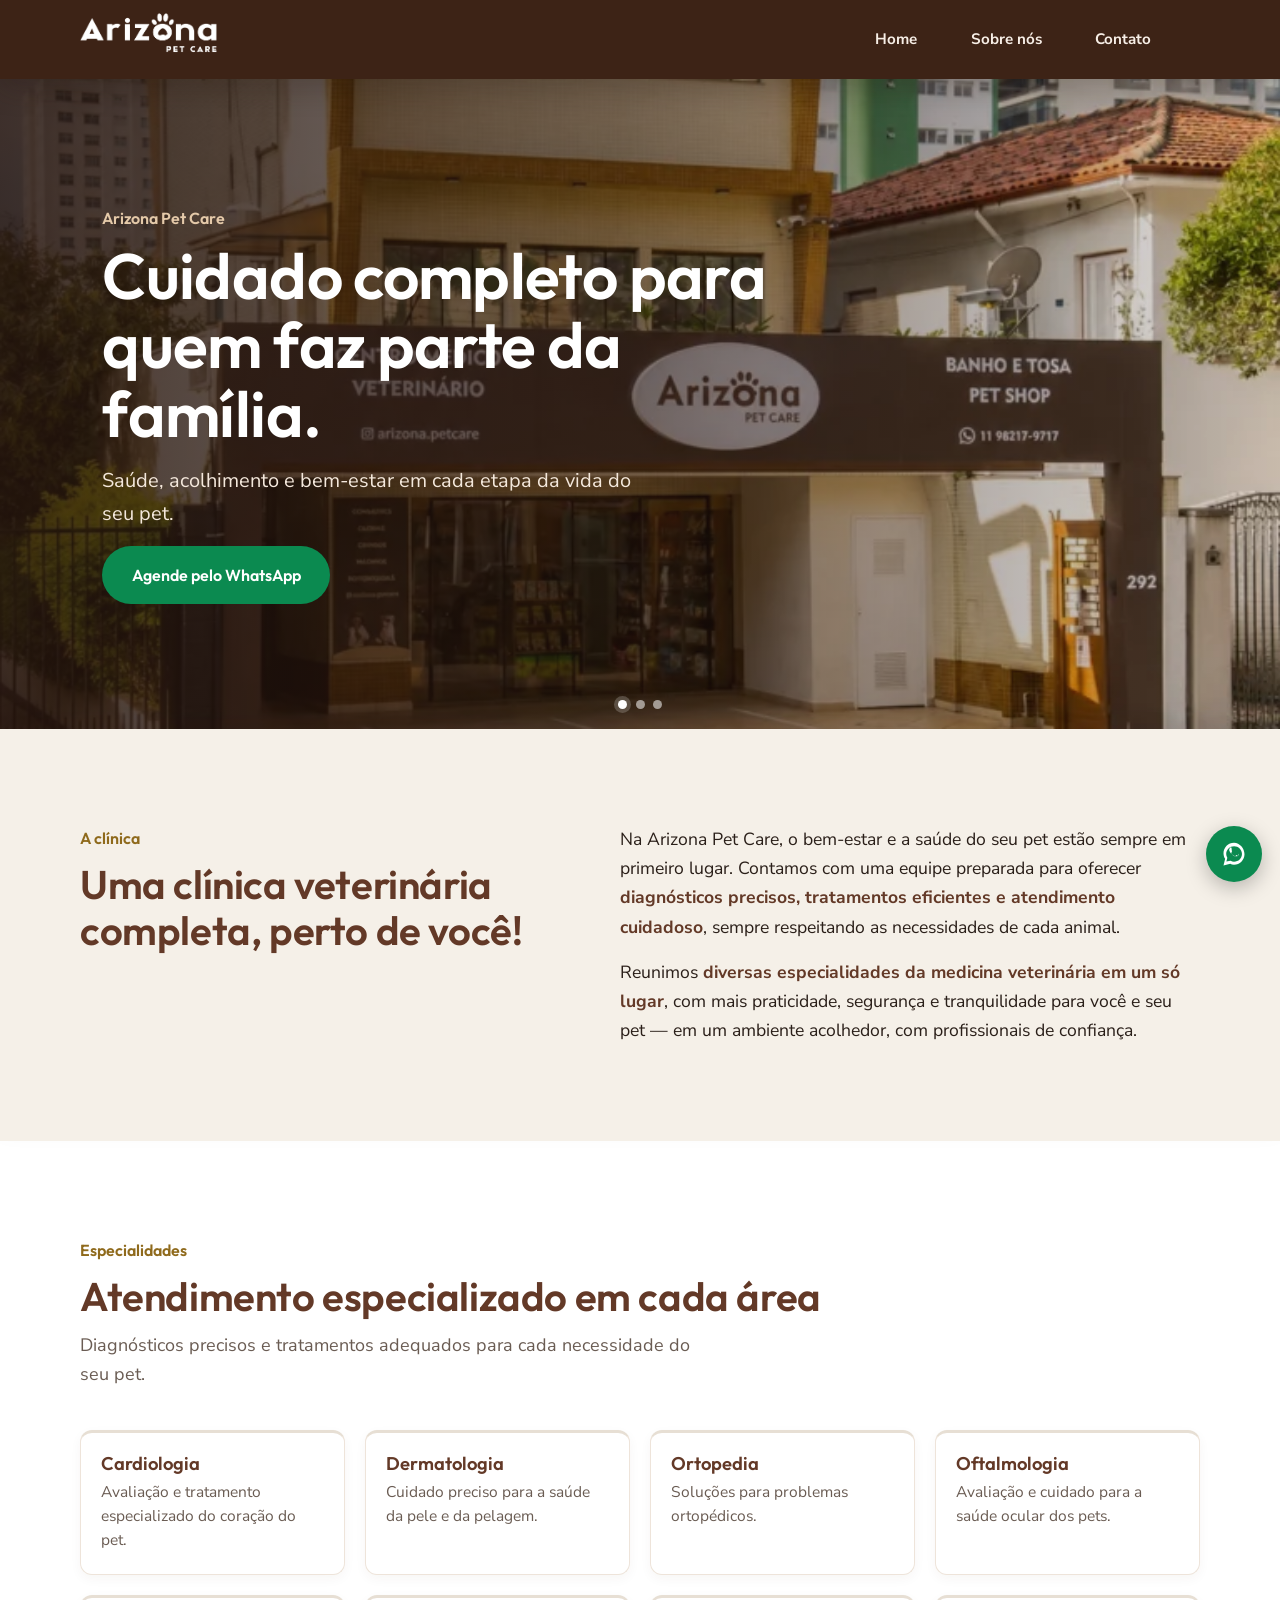
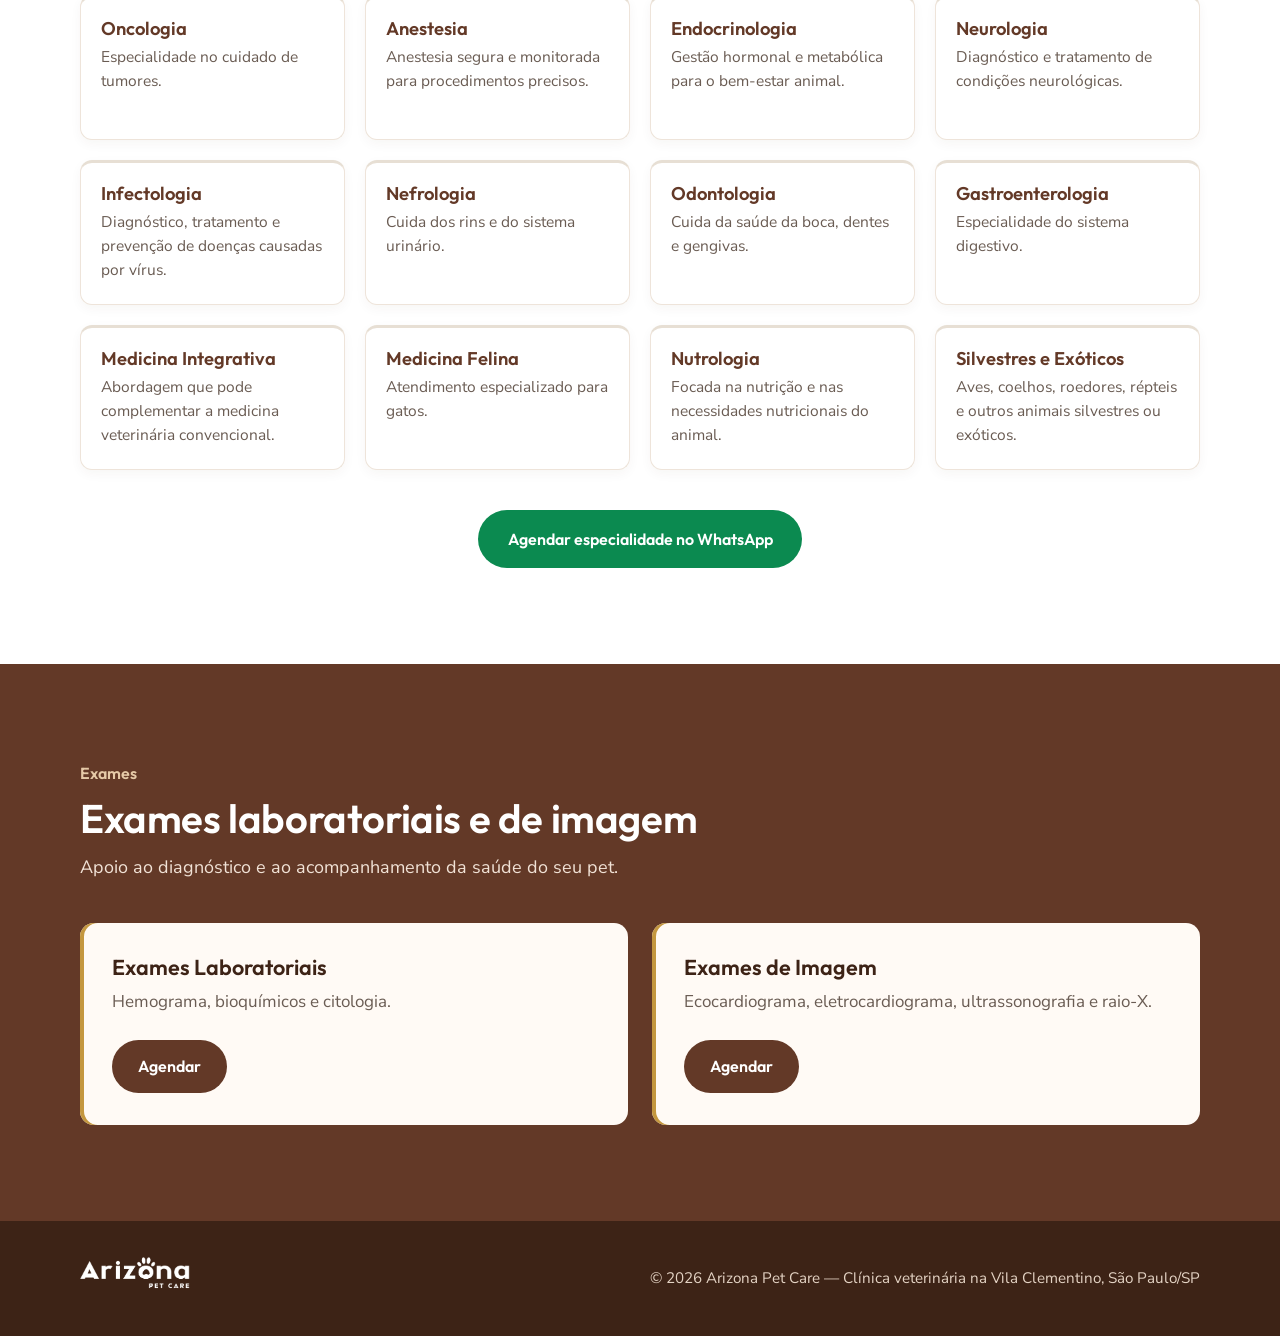
==== commit afe9b890: "Atualiza nomes das páginas e + Atualiza nomes das páginas no header, remove botões de seta no carros" ====
--- a/index.html
+++ b/index.html
@@ -7,7 +7,7 @@
   <div class="container header-inner">
     <a class="brand" href="index.html" aria-label="Arizona Pet Care — início"><img src="assets/logo-branco.png" alt="Arizona Pet Care" width="150" height="54" /></a>
     <nav class="main-nav" id="mainNav" aria-label="Navegação principal">
-      <a href="index.html">Home</a><a href="sobre.html">Sobre nós + espaço</a><a href="contato.html">Contato + como chegar</a>
+      <a href="index.html">Home</a><a href="sobre.html">Sobre nós</a><a href="contato.html">Contato</a>
     </nav>
     <div class="header-actions">
       <button class="nav-toggle" id="navToggle" aria-label="Abrir menu" aria-expanded="false" aria-controls="mainNav"><span></span><span></span><span></span></button>
@@ -21,9 +21,9 @@
     <div class="carousel-copy"><p class="eyebrow">Estrutura e cuidado</p><h2>Um espaço preparado para cuidar.</h2><p>Conheça nossa estrutura e o carinho presente em cada detalhe.</p><a class="btn btn-light" href="sobre.html">Conheça nosso espaço</a></div>
   </div>
   <div class="carousel-slide" style="--slide-image:url('assets/espaco-06.jpg')">
-    <div class="carousel-copy"><p class="eyebrow">Medicina veterinária</p><h2>Especialidades e exames em um só lugar.</h2><p>Uma equipe dedicada ao cuidado individualizado do seu pet.</p><a class="btn btn-light" href="#especialidades">Conheça nossos serviços</a></div>
+    <div class="carousel-copy"><p class="eyebrow">Especialidades</p><h2>Especialidades e exames em um só lugar.</h2><p>Uma equipe dedicada ao cuidado individualizado do seu pet.</p><a class="btn btn-light" href="#especialidades">Conheça nossos serviços</a></div>
   </div>
-  <div class="carousel-controls"><button id="carouselPrev" aria-label="Imagem anterior">‹</button><div class="carousel-dots"><button class="carousel-dot active" aria-label="Ir para imagem 1"></button><button class="carousel-dot" aria-label="Ir para imagem 2"></button><button class="carousel-dot" aria-label="Ir para imagem 3"></button></div><button id="carouselNext" aria-label="Próxima imagem">›</button></div>
+  <div class="carousel-controls"><div class="carousel-dots"><button class="carousel-dot active" aria-label="Ir para imagem 1"></button><button class="carousel-dot" aria-label="Ir para imagem 2"></button><button class="carousel-dot" aria-label="Ir para imagem 3"></button></div></div>
 </section><section aria-labelledby="sobre-titulo" class="section about" id="sobre">
 <div class="container narrow">
 <div class="about-head">
@@ -85,7 +85,6 @@
 </a>
 <div class="footer-text">
 <p>© <span id="year">2026</span> Arizona Pet Care — Clínica veterinária na Vila Clementino, São Paulo/SP</p>
-<p class="credit">Desenvolvido por EvolueVet · <a href="https://evoluevet.com" rel="noopener" target="_blank">evoluevet.com</a></p>
 </div>
 </div>
 </footer><a aria-label="Conversar no WhatsApp" class="float-wa" href="https://wa.me/5511982179717?text=Ol%C3%A1%2C%20vim%20pelo%20site%20e%20queria%20mais%20informa%C3%A7%C3%B5es." rel="noopener" target="_blank">
--- a/styles.css
+++ b/styles.css
@@ -251,7 +251,6 @@
 .footer-brand img { width: 120px; height: auto; }
 .footer-text { text-align: right; }
 .footer-text p { margin: 0; }
-.footer-text .credit { font-size: 0.88rem; opacity: 0.85; }
 .footer-text a { color: #fff; }
 
 /* WhatsApp flutuante */
@@ -270,6 +269,19 @@
 .lightbox-close {
   position: absolute; top: 1rem; right: 1rem; width: 46px; height: 46px;
   border-radius: 50%; border: 0; font-size: 1.6rem; cursor: pointer; background: #fff; color: var(--brand);
+}
+.lightbox-nav {
+  position: absolute; top: 50%; transform: translateY(-50%); width: 46px; height: 46px;
+  border-radius: 50%; border: 0; padding: 0 0 0.2rem; font-size: 1.9rem; line-height: 1; cursor: pointer;
+  display: grid; place-items: center; background: #fff; color: var(--brand);
+}
+.lightbox-nav:hover { background: #ead9c8; }
+.lightbox-prev { left: 1rem; }
+.lightbox-next { right: 1rem; }
+@media (max-width: 760px) {
+  .lightbox-nav { width: 40px; height: 40px; }
+  .lightbox-prev { left: 0.5rem; }
+  .lightbox-next { right: 0.5rem; }
 }
 
 /* Responsivo */
@@ -344,17 +356,17 @@
 .main-nav a:hover, .main-nav a:focus-visible { background: #fff; color: var(--brand); box-shadow: inset 0 -3px 0 #d8c2a6; }
 .nav-toggle { border-color: rgba(255,255,255,.45); }
 .nav-toggle span { background: #fff; }
-.hero-carousel { position:relative; min-height:clamp(420px, 58vw, 650px); overflow:hidden; background:var(--brand-deep); color:#fff; }
+.hero-carousel { position:relative; height:clamp(520px, calc(100vh - 80px), 650px); height:clamp(520px, calc(100svh - 80px), 650px); overflow:hidden; background:var(--brand-deep); color:#fff; }
 .carousel-slide { display:none; position:absolute; inset:0; align-items:center; padding:clamp(2rem,8vw,7rem); background-image:linear-gradient(90deg,rgba(37,20,13,.86) 0%,rgba(37,20,13,.58) 48%,rgba(37,20,13,.12) 100%),var(--slide-image); background-size:cover; background-position:center; }
 .carousel-slide.active { display:flex; animation:carouselFade .55s ease; }
 .carousel-copy { max-width:690px; }
-.carousel-copy h1,.carousel-copy h2 { color:#fff; font-size:clamp(2.2rem,5vw,4.3rem); line-height:1.08; margin:.5rem 0 1rem; }
-.carousel-copy p:not(.eyebrow) { max-width:540px; font-size:clamp(1rem,1.6vw,1.25rem); color:#f4e8dc; }
+.carousel-copy h1,.carousel-copy h2 { color:#fff; font-size:clamp(2.2rem,5vw,4.3rem); font-size:clamp(2.2rem,min(5vw,9svh),4.3rem); line-height:1.08; min-height:calc(3 * 1.08em); margin:.5rem 0 1rem; }
+.carousel-copy p:not(.eyebrow) { max-width:540px; font-size:clamp(1rem,1.6vw,1.25rem); color:#f4e8dc; min-height:calc(2 * 1.65em); }
+.carousel-copy .btn { min-height:3.6rem; }
 .carousel-copy .eyebrow { color:#e4c9a9; }
 .btn-light { display:inline-flex; align-items:center; justify-content:center; background:#fff; color:var(--brand); padding:.8rem 1.35rem; border-radius:var(--r-sm); font-weight:700; }
 .btn-light:hover { background:#ead9c8; }
 .carousel-controls { position:absolute; left:0; right:0; bottom:1.25rem; display:flex; align-items:center; justify-content:center; gap:1.25rem; z-index:2; }
-.carousel-controls > button { width:38px;height:38px;border:1px solid rgba(255,255,255,.65);border-radius:50%;background:rgba(40,22,14,.4);color:#fff;font-size:1.5rem;cursor:pointer; }
 .carousel-dots { display:flex; gap:.55rem; }
 .carousel-dot { width:9px;height:9px;padding:0;border:0;border-radius:50%;background:rgba(255,255,255,.55);cursor:pointer; }
 .carousel-dot.active { background:#fff; box-shadow:0 0 0 4px rgba(255,255,255,.2); }
@@ -371,10 +383,12 @@
 .map-wrap { margin-top:2.5rem; }
 .map-frame { overflow:hidden; border-radius:var(--r-md); border:1px solid var(--line); height:430px; }
 .map-frame iframe { width:100%;height:100%;border:0; }
+.map-frame + p { margin-top:1.75rem; }
 @keyframes carouselFade { from { opacity:.55 } to { opacity:1 } }
 @media (max-width: 760px) {
  .carousel-slide { padding:2rem 1.4rem 5rem; background-image:linear-gradient(90deg,rgba(37,20,13,.82),rgba(37,20,13,.42)),var(--slide-image); }
- .carousel-copy h1,.carousel-copy h2 { font-size:2.3rem; }
+ .carousel-copy h1,.carousel-copy h2 { font-size:2.3rem; min-height:calc(4 * 1.08em); }
+ .carousel-copy p:not(.eyebrow) { min-height:calc(3 * 1.65em); }
  .main-nav { background:var(--brand-deep) !important; }
  .main-nav a { color:#fff; }
  .map-frame { height:320px; }
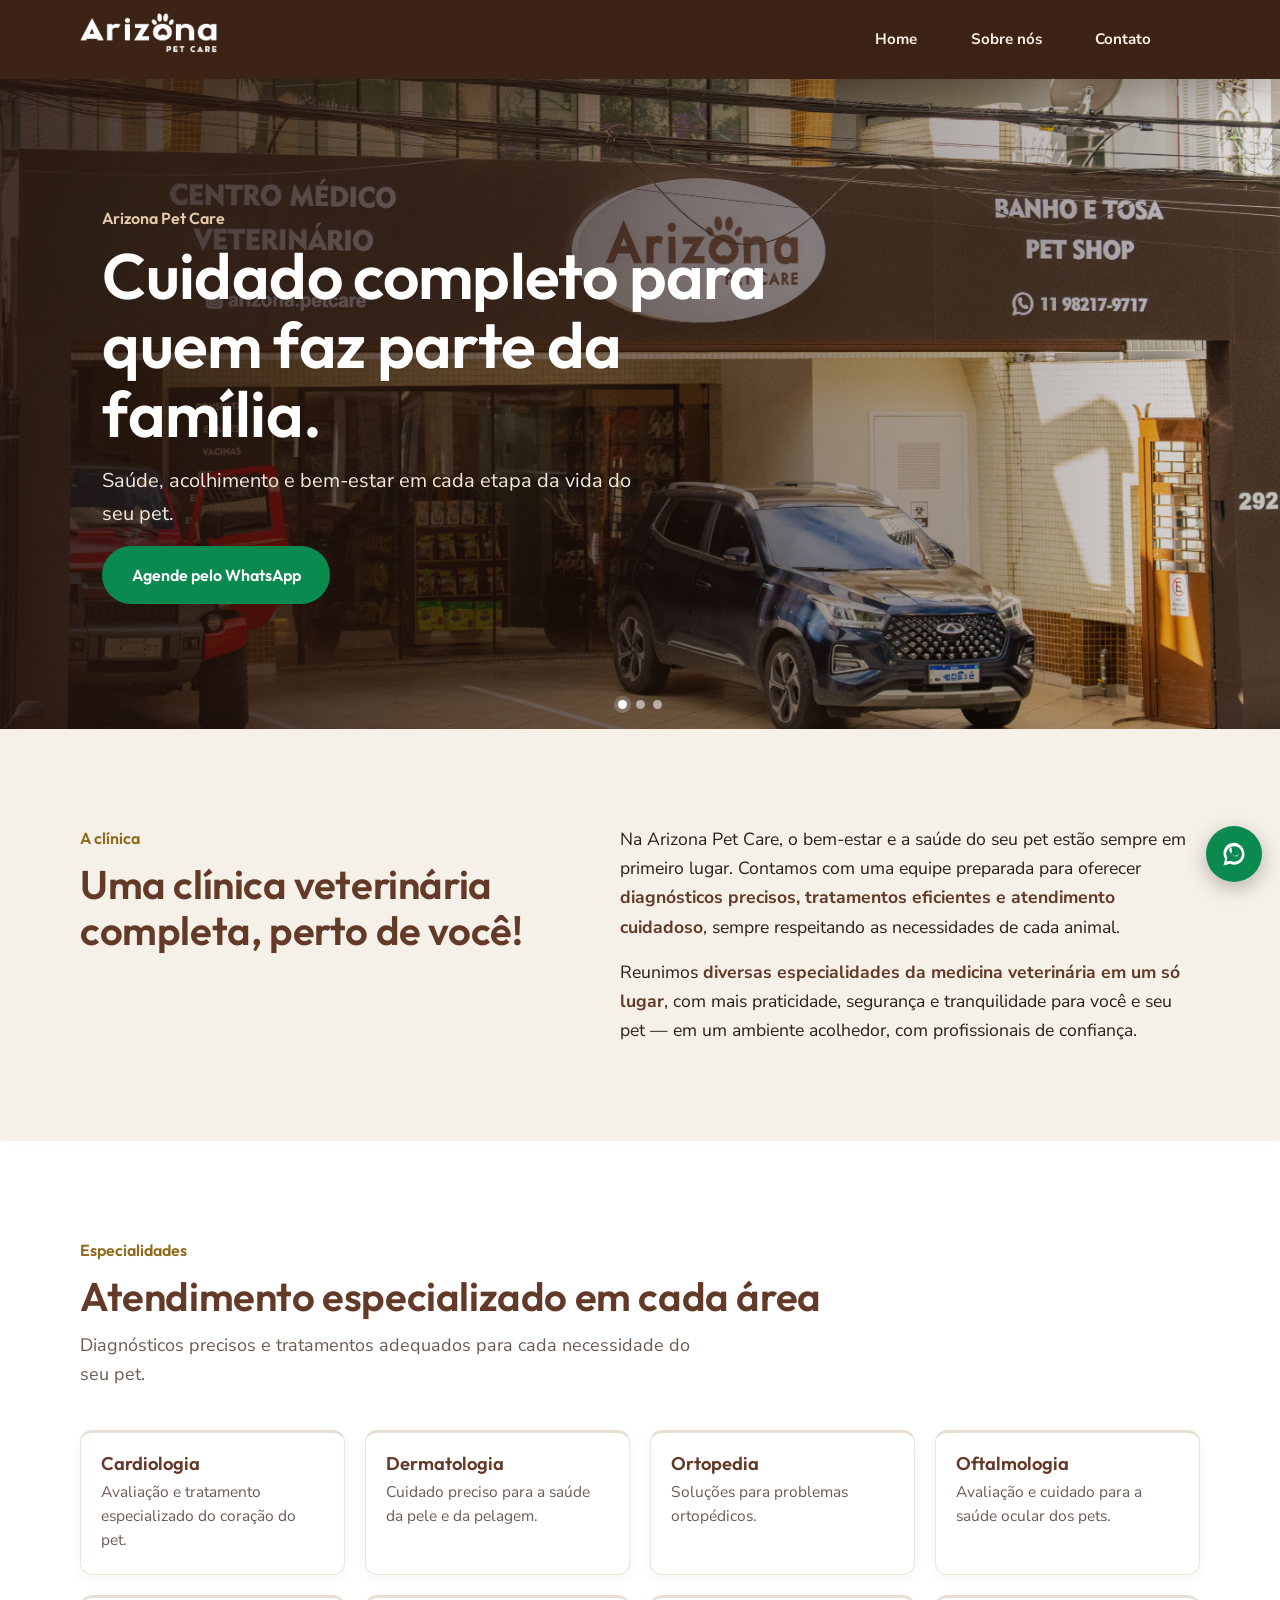
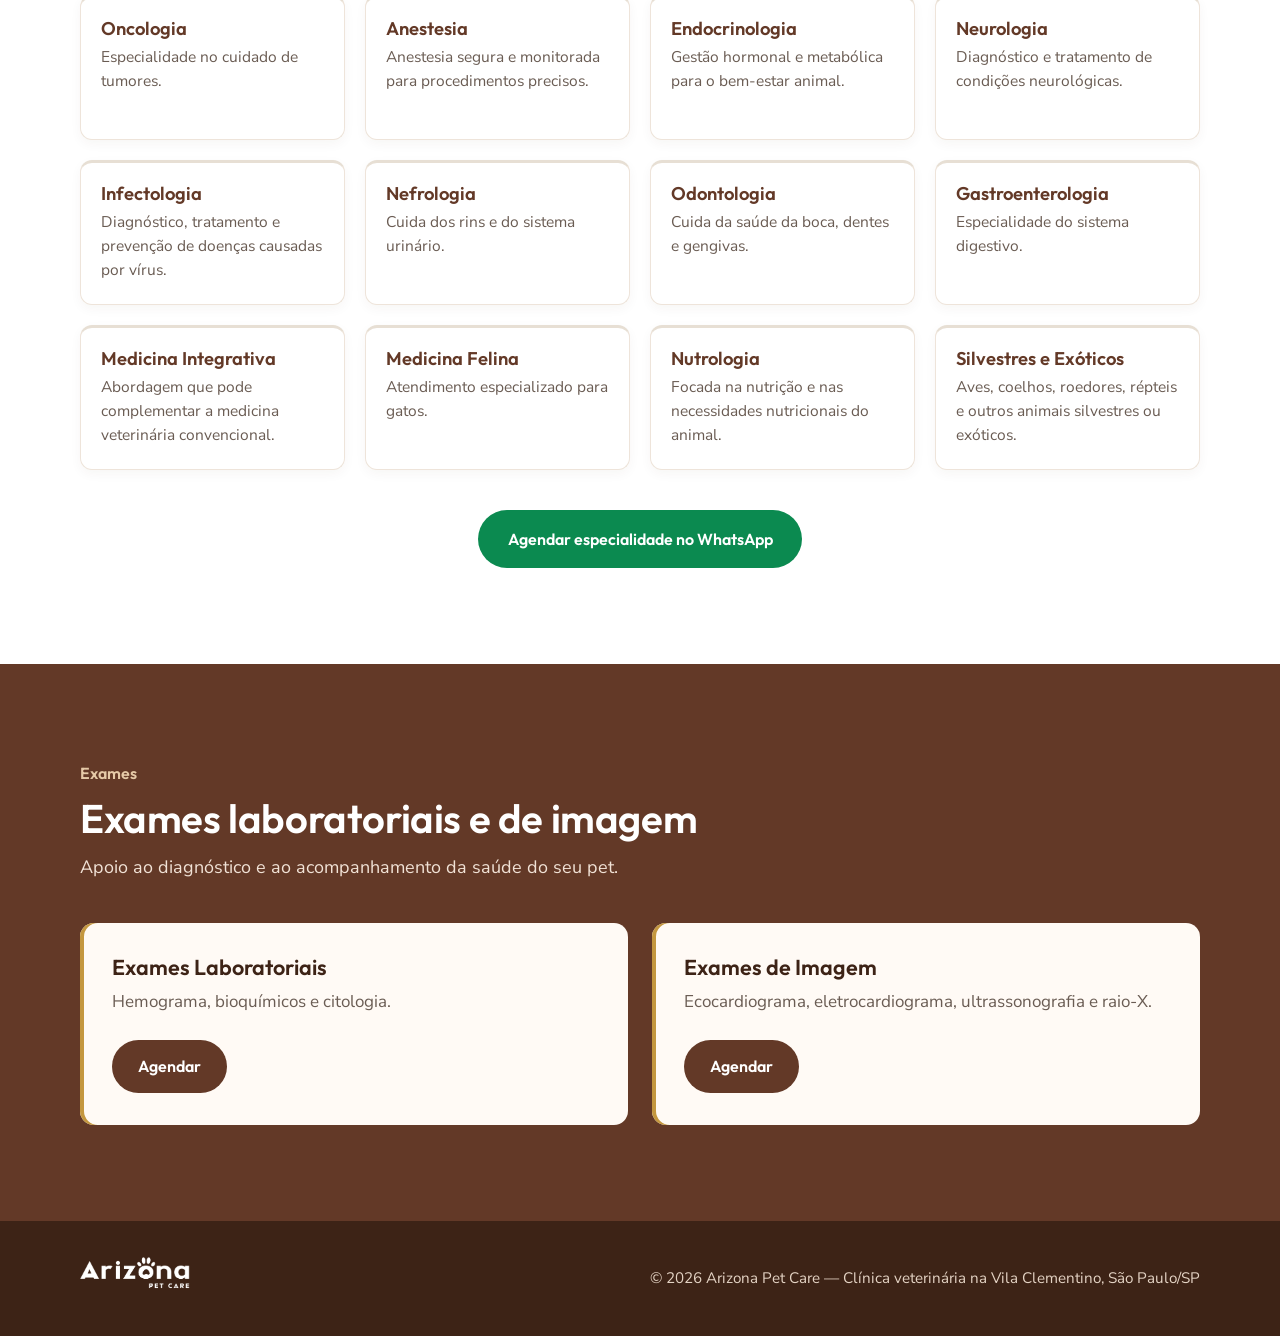
==== commit e0455b2e: "Atualiza imagens do carrossel" ====
--- a/index.html
+++ b/index.html
@@ -14,7 +14,7 @@
     </div>
   </div>
 </header><main id="conteudo"><section class="hero-carousel" aria-label="Destaques da clínica">
-  <div class="carousel-slide active" style="--slide-image:url('assets/fachada.png')">
+  <div class="carousel-slide active" style="--slide-image:url('assets/fachada2.jpg')">
     <div class="carousel-copy"><p class="eyebrow">Arizona Pet Care</p><h1>Cuidado completo para quem faz parte da família.</h1><p>Saúde, acolhimento e bem-estar em cada etapa da vida do seu pet.</p><a class="btn btn-whatsapp" href="https://wa.me/5511982179717" target="_blank" rel="noopener">Agende pelo WhatsApp</a></div>
   </div>
   <div class="carousel-slide" style="--slide-image:url('assets/espaco-01.jpg')">
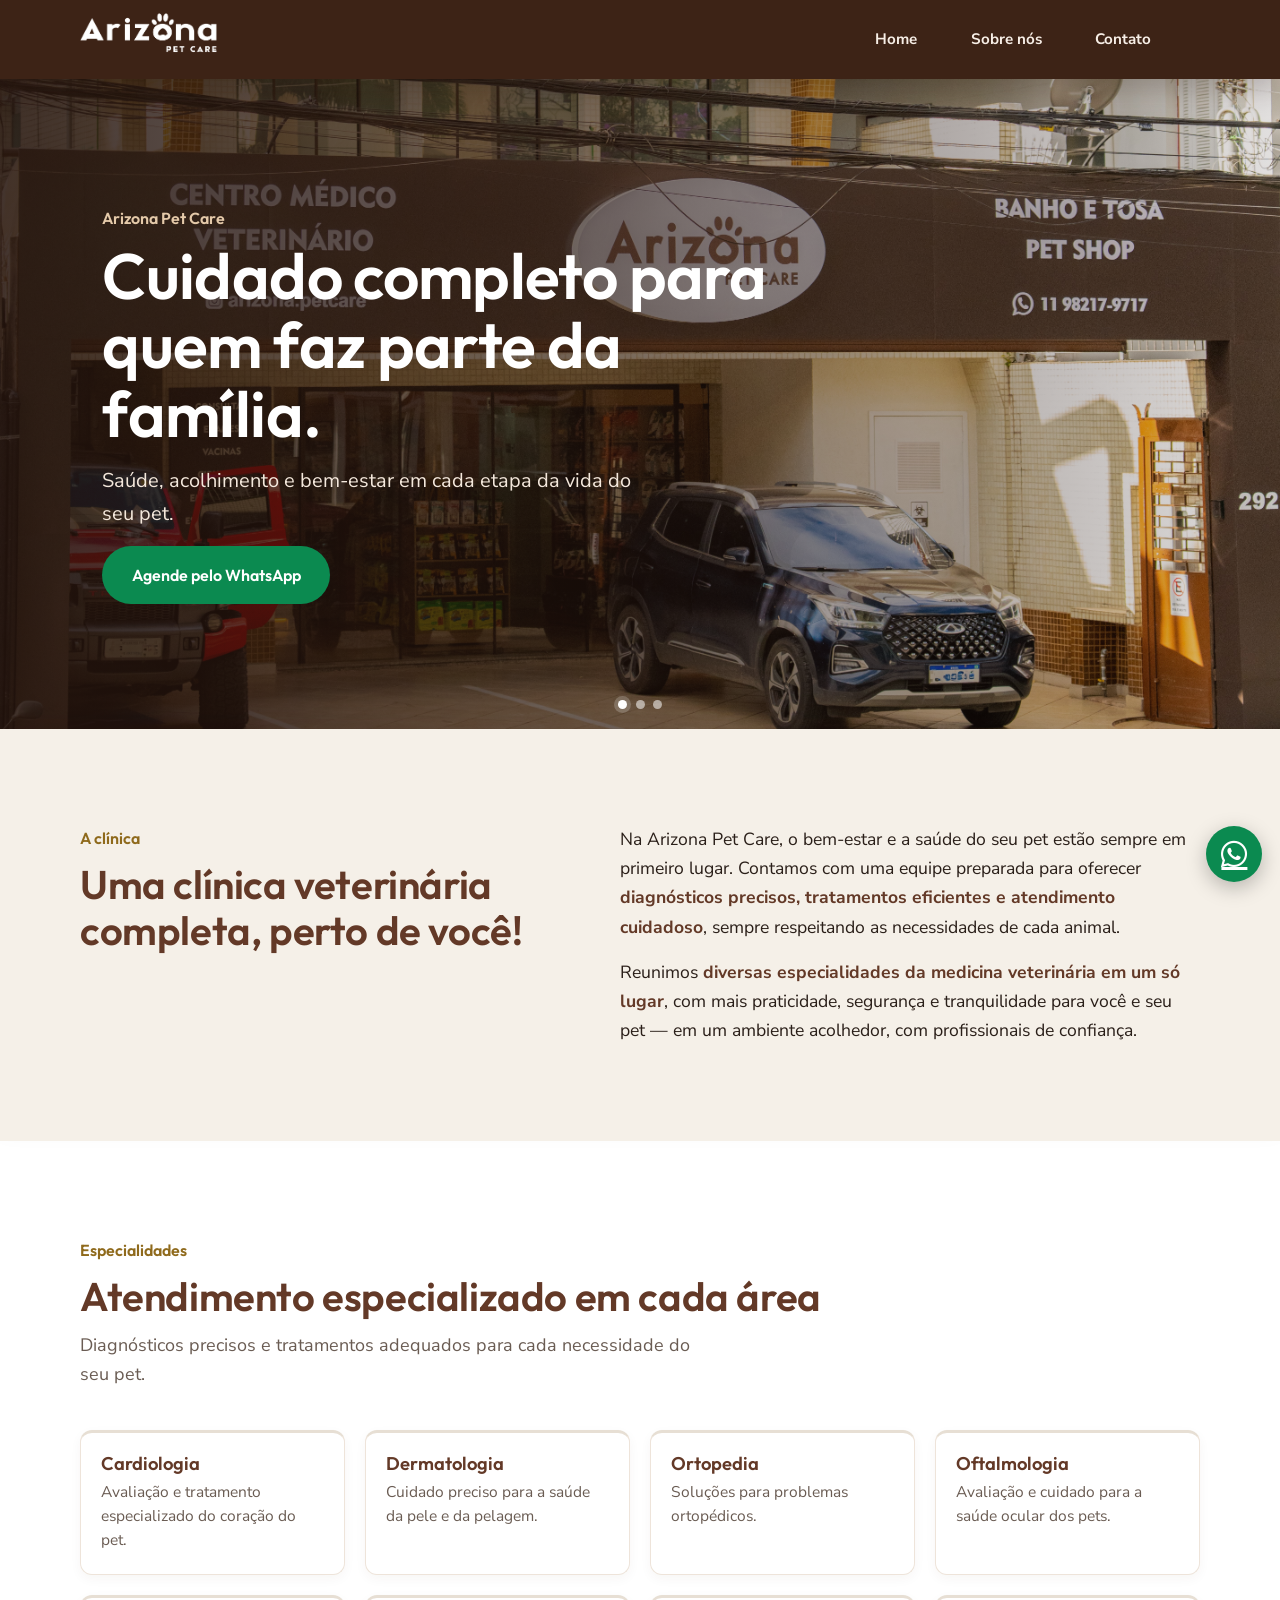
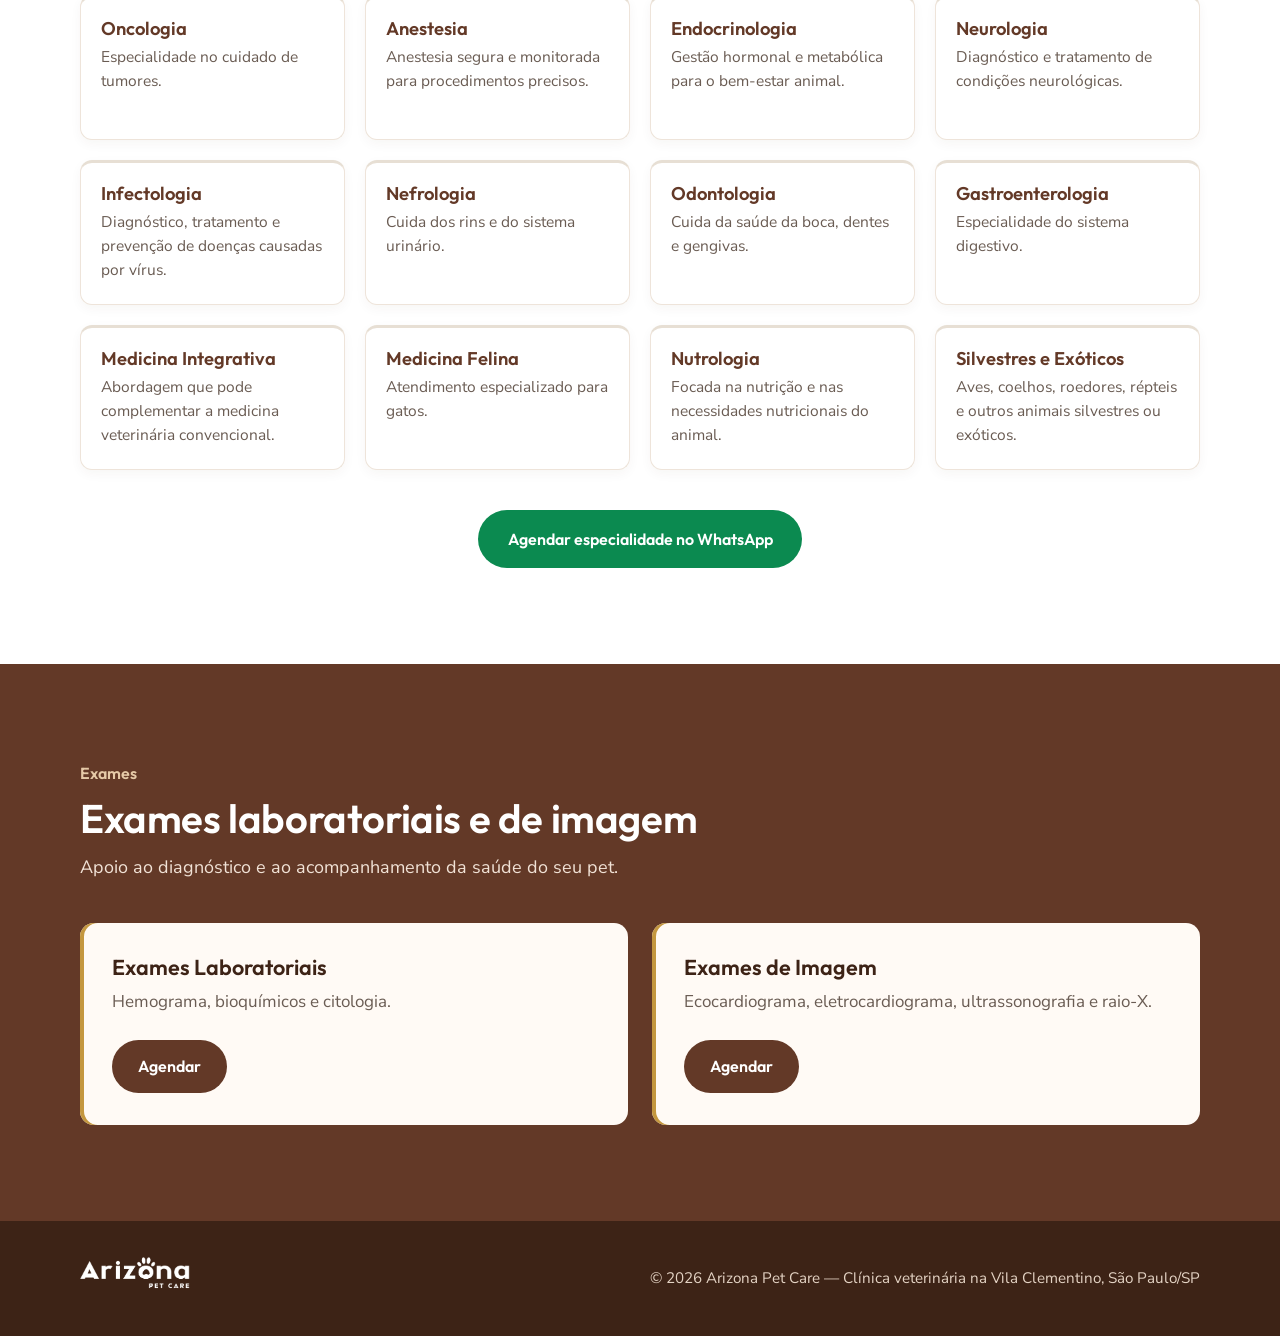
==== commit 350f5108: "Arruma icone do canto inferior direito" ====
--- a/index.html
+++ b/index.html
@@ -1,95 +1,180 @@
 <!DOCTYPE html>
-<html lang="pt-BR"><head><meta charset="UTF-8"><meta name="viewport" content="width=device-width, initial-scale=1">
-<meta name="theme-color" content="#633927"><title>Home | Arizona Pet Care</title>
-<meta name="description" content="Arizona Pet Care — clínica veterinária completa na Vila Clementino, São Paulo.">
-<link rel="icon" type="image/png" href="assets/logo.png"><link rel="stylesheet" href="styles.css"></head><body>
-<a class="skip-link" href="#conteudo">Pular para o conteúdo</a><header class="site-header" id="topo">
-  <div class="container header-inner">
-    <a class="brand" href="index.html" aria-label="Arizona Pet Care — início"><img src="assets/logo-branco.png" alt="Arizona Pet Care" width="150" height="54" /></a>
-    <nav class="main-nav" id="mainNav" aria-label="Navegação principal">
-      <a href="index.html">Home</a><a href="sobre.html">Sobre nós</a><a href="contato.html">Contato</a>
-    </nav>
-    <div class="header-actions">
-      <button class="nav-toggle" id="navToggle" aria-label="Abrir menu" aria-expanded="false" aria-controls="mainNav"><span></span><span></span><span></span></button>
+<html lang="pt-BR">
+
+<head>
+  <meta charset="UTF-8">
+  <meta name="viewport" content="width=device-width, initial-scale=1">
+  <meta name="theme-color" content="#633927">
+  <title>Home | Arizona Pet Care</title>
+  <meta name="description" content="Arizona Pet Care — clínica veterinária completa na Vila Clementino, São Paulo.">
+  <link rel="icon" type="image/png" href="assets/logo.png">
+  <link rel="stylesheet" href="styles.css">
+  <link rel="stylesheet" href="https://cdnjs.cloudflare.com/ajax/libs/font-awesome/6.7.2/css/all.min.css">
+</head>
+
+<body>
+  <a class="skip-link" href="#conteudo">Pular para o conteúdo</a>
+  <header class="site-header" id="topo">
+    <div class="container header-inner">
+      <a class="brand" href="index.html" aria-label="Arizona Pet Care — início"><img src="assets/logo-branco.png" alt="Arizona Pet Care" width="150" height="54" /></a>
+      <nav class="main-nav" id="mainNav" aria-label="Navegação principal">
+        <a href="index.html">Home</a><a href="sobre.html">Sobre nós</a><a href="contato.html">Contato</a>
+      </nav>
+      <div class="header-actions">
+        <button class="nav-toggle" id="navToggle" aria-label="Abrir menu" aria-expanded="false" aria-controls="mainNav"><span></span><span></span><span></span></button>
+      </div>
     </div>
+  </header>
+  <main id="conteudo">
+    <section class="hero-carousel" aria-label="Destaques da clínica">
+      <div class="carousel-slide active" style="--slide-image:url('assets/fachada2.jpg')">
+        <div class="carousel-copy">
+          <p class="eyebrow">Arizona Pet Care</p>
+          <h1>Cuidado completo para quem faz parte da família.</h1>
+          <p>Saúde, acolhimento e bem-estar em cada etapa da vida do seu pet.</p><a class="btn btn-whatsapp" href="https://wa.me/5511982179717" target="_blank" rel="noopener">Agende pelo WhatsApp</a>
+        </div>
+      </div>
+      <div class="carousel-slide" style="--slide-image:url('assets/espaco-01.jpg')">
+        <div class="carousel-copy">
+          <p class="eyebrow">Estrutura e cuidado</p>
+          <h2>Um espaço preparado para cuidar.</h2>
+          <p>Conheça nossa estrutura e o carinho presente em cada detalhe.</p><a class="btn btn-light" href="sobre.html">Conheça nosso espaço</a>
+        </div>
+      </div>
+      <div class="carousel-slide" style="--slide-image:url('assets/espaco-06.jpg')">
+        <div class="carousel-copy">
+          <p class="eyebrow">Especialidades</p>
+          <h2>Especialidades e exames em um só lugar.</h2>
+          <p>Uma equipe dedicada ao cuidado individualizado do seu pet.</p><a class="btn btn-light" href="#especialidades">Conheça nossos serviços</a>
+        </div>
+      </div>
+      <div class="carousel-controls">
+        <div class="carousel-dots"><button class="carousel-dot active" aria-label="Ir para imagem 1"></button><button class="carousel-dot" aria-label="Ir para imagem 2"></button><button class="carousel-dot" aria-label="Ir para imagem 3"></button></div>
+      </div>
+    </section>
+    <section aria-labelledby="sobre-titulo" class="section about" id="sobre">
+      <div class="container narrow">
+        <div class="about-head">
+          <p class="eyebrow">A clínica</p>
+          <h2 id="sobre-titulo">Uma clínica veterinária completa, perto de você!</h2>
+        </div>
+        <p>Na Arizona Pet Care, o bem-estar e a saúde do seu pet estão sempre em primeiro lugar. Contamos com uma equipe preparada para oferecer <strong>diagnósticos precisos, tratamentos eficientes e atendimento cuidadoso</strong>, sempre respeitando as necessidades de cada animal.</p>
+        <p>Reunimos <strong>diversas especialidades da medicina veterinária em um só lugar</strong>, com mais praticidade, segurança e tranquilidade para você e seu pet — em um ambiente acolhedor, com profissionais de confiança.</p>
+      </div>
+    </section>
+    <section aria-labelledby="esp-titulo" class="section specialties" id="especialidades">
+      <div class="container">
+        <p class="eyebrow">Especialidades</p>
+        <h2 id="esp-titulo">Atendimento especializado em cada área</h2>
+        <p class="section-lead">Diagnósticos precisos e tratamentos adequados para cada necessidade do seu pet.</p>
+        <ul class="cards-grid">
+          <li>
+            <h3>Cardiologia</h3>
+            <p>Avaliação e tratamento especializado do coração do pet.</p>
+          </li>
+          <li>
+            <h3>Dermatologia</h3>
+            <p>Cuidado preciso para a saúde da pele e da pelagem.</p>
+          </li>
+          <li>
+            <h3>Ortopedia</h3>
+            <p>Soluções para problemas ortopédicos.</p>
+          </li>
+          <li>
+            <h3>Oftalmologia</h3>
+            <p>Avaliação e cuidado para a saúde ocular dos pets.</p>
+          </li>
+          <li>
+            <h3>Oncologia</h3>
+            <p>Especialidade no cuidado de tumores.</p>
+          </li>
+          <li>
+            <h3>Anestesia</h3>
+            <p>Anestesia segura e monitorada para procedimentos precisos.</p>
+          </li>
+          <li>
+            <h3>Endocrinologia</h3>
+            <p>Gestão hormonal e metabólica para o bem-estar animal.</p>
+          </li>
+          <li>
+            <h3>Neurologia</h3>
+            <p>Diagnóstico e tratamento de condições neurológicas.</p>
+          </li>
+          <li>
+            <h3>Infectologia</h3>
+            <p>Diagnóstico, tratamento e prevenção de doenças causadas por vírus.</p>
+          </li>
+          <li>
+            <h3>Nefrologia</h3>
+            <p>Cuida dos rins e do sistema urinário.</p>
+          </li>
+          <li>
+            <h3>Odontologia</h3>
+            <p>Cuida da saúde da boca, dentes e gengivas.</p>
+          </li>
+          <li>
+            <h3>Gastroenterologia</h3>
+            <p>Especialidade do sistema digestivo.</p>
+          </li>
+          <li>
+            <h3>Medicina Integrativa</h3>
+            <p>Abordagem que pode complementar a medicina veterinária convencional.</p>
+          </li>
+          <li>
+            <h3>Medicina Felina</h3>
+            <p>Atendimento especializado para gatos.</p>
+          </li>
+          <li>
+            <h3>Nutrologia</h3>
+            <p>Focada na nutrição e nas necessidades nutricionais do animal.</p>
+          </li>
+          <li>
+            <h3>Silvestres e Exóticos</h3>
+            <p>Aves, coelhos, roedores, répteis e outros animais silvestres ou exóticos.</p>
+          </li>
+        </ul>
+        <div class="center">
+          <a class="btn btn-whatsapp" href="https://wa.me/5511982179717?text=Ol%C3%A1%2C%20quero%20agendar%20uma%20consulta%20de%20especialidade." rel="noopener" target="_blank">Agendar especialidade no WhatsApp</a>
+        </div>
+      </div>
+    </section>
+    <section aria-labelledby="exames-titulo" class="section exams" id="exames">
+      <div class="container">
+        <p class="eyebrow">Exames</p>
+        <h2 id="exames-titulo">Exames laboratoriais e de imagem</h2>
+        <p class="section-lead">Apoio ao diagnóstico e ao acompanhamento da saúde do seu pet.</p>
+        <div class="exams-grid">
+          <article class="exam-card">
+            <h3>Exames Laboratoriais</h3>
+            <p>Hemograma, bioquímicos e citologia.</p>
+            <a class="btn btn-dark" href="https://wa.me/5511982179717?text=Ol%C3%A1%2C%20quero%20agendar%20exames%20laboratoriais." rel="noopener" target="_blank">Agendar</a>
+          </article>
+          <article class="exam-card">
+            <h3>Exames de Imagem</h3>
+            <p>Ecocardiograma, eletrocardiograma, ultrassonografia e raio-X.</p>
+            <a class="btn btn-dark" href="https://wa.me/5511982179717?text=Ol%C3%A1%2C%20quero%20agendar%20exames%20de%20imagem." rel="noopener" target="_blank">Agendar</a>
+          </article>
+        </div>
+      </div>
+    </section>
+  </main>
+  <footer class="site-footer">
+    <div class="container footer-inner">
+      <a aria-label="Arizona Pet Care — voltar ao topo" class="footer-brand" href="#topo">
+        <img alt="Arizona Pet Care" height="43" loading="lazy" src="assets/logo-branco.png" width="120" />
+      </a>
+      <div class="footer-text">
+        <p>© <span id="year">2026</span> Arizona Pet Care — Clínica veterinária na Vila Clementino, São Paulo/SP</p>
+      </div>
+    </div>
+  </footer><a aria-label="Conversar no WhatsApp" class="float-wa" href="https://wa.me/5511982179717?text=Ol%C3%A1%2C%20vim%20pelo%20site%20e%20queria%20mais%20informa%C3%A7%C3%B5es." rel="noopener" target="_blank">
+    <i class="fa-brands fa-whatsapp"></i>
+  </a>
+  <div aria-label="Foto ampliada" aria-modal="true" class="lightbox" hidden="" id="lightbox" role="dialog">
+    <button aria-label="Fechar" class="lightbox-close" id="lbClose">×</button>
+    <img alt="Foto da clínica ampliada" id="lbImg" src="assets/espaco-01.jpg" />
   </div>
-</header><main id="conteudo"><section class="hero-carousel" aria-label="Destaques da clínica">
-  <div class="carousel-slide active" style="--slide-image:url('assets/fachada2.jpg')">
-    <div class="carousel-copy"><p class="eyebrow">Arizona Pet Care</p><h1>Cuidado completo para quem faz parte da família.</h1><p>Saúde, acolhimento e bem-estar em cada etapa da vida do seu pet.</p><a class="btn btn-whatsapp" href="https://wa.me/5511982179717" target="_blank" rel="noopener">Agende pelo WhatsApp</a></div>
-  </div>
-  <div class="carousel-slide" style="--slide-image:url('assets/espaco-01.jpg')">
-    <div class="carousel-copy"><p class="eyebrow">Estrutura e cuidado</p><h2>Um espaço preparado para cuidar.</h2><p>Conheça nossa estrutura e o carinho presente em cada detalhe.</p><a class="btn btn-light" href="sobre.html">Conheça nosso espaço</a></div>
-  </div>
-  <div class="carousel-slide" style="--slide-image:url('assets/espaco-06.jpg')">
-    <div class="carousel-copy"><p class="eyebrow">Especialidades</p><h2>Especialidades e exames em um só lugar.</h2><p>Uma equipe dedicada ao cuidado individualizado do seu pet.</p><a class="btn btn-light" href="#especialidades">Conheça nossos serviços</a></div>
-  </div>
-  <div class="carousel-controls"><div class="carousel-dots"><button class="carousel-dot active" aria-label="Ir para imagem 1"></button><button class="carousel-dot" aria-label="Ir para imagem 2"></button><button class="carousel-dot" aria-label="Ir para imagem 3"></button></div></div>
-</section><section aria-labelledby="sobre-titulo" class="section about" id="sobre">
-<div class="container narrow">
-<div class="about-head">
-<p class="eyebrow">A clínica</p>
-<h2 id="sobre-titulo">Uma clínica veterinária completa, perto de você!</h2>
-</div>
-<p>Na Arizona Pet Care, o bem-estar e a saúde do seu pet estão sempre em primeiro lugar. Contamos com uma equipe preparada para oferecer <strong>diagnósticos precisos, tratamentos eficientes e atendimento cuidadoso</strong>, sempre respeitando as necessidades de cada animal.</p>
-<p>Reunimos <strong>diversas especialidades da medicina veterinária em um só lugar</strong>, com mais praticidade, segurança e tranquilidade para você e seu pet — em um ambiente acolhedor, com profissionais de confiança.</p>
-</div>
-</section><section aria-labelledby="esp-titulo" class="section specialties" id="especialidades">
-<div class="container">
-<p class="eyebrow">Especialidades</p>
-<h2 id="esp-titulo">Atendimento especializado em cada área</h2>
-<p class="section-lead">Diagnósticos precisos e tratamentos adequados para cada necessidade do seu pet.</p>
-<ul class="cards-grid">
-<li><h3>Cardiologia</h3><p>Avaliação e tratamento especializado do coração do pet.</p></li>
-<li><h3>Dermatologia</h3><p>Cuidado preciso para a saúde da pele e da pelagem.</p></li>
-<li><h3>Ortopedia</h3><p>Soluções para problemas ortopédicos.</p></li>
-<li><h3>Oftalmologia</h3><p>Avaliação e cuidado para a saúde ocular dos pets.</p></li>
-<li><h3>Oncologia</h3><p>Especialidade no cuidado de tumores.</p></li>
-<li><h3>Anestesia</h3><p>Anestesia segura e monitorada para procedimentos precisos.</p></li>
-<li><h3>Endocrinologia</h3><p>Gestão hormonal e metabólica para o bem-estar animal.</p></li>
-<li><h3>Neurologia</h3><p>Diagnóstico e tratamento de condições neurológicas.</p></li>
-<li><h3>Infectologia</h3><p>Diagnóstico, tratamento e prevenção de doenças causadas por vírus.</p></li>
-<li><h3>Nefrologia</h3><p>Cuida dos rins e do sistema urinário.</p></li>
-<li><h3>Odontologia</h3><p>Cuida da saúde da boca, dentes e gengivas.</p></li>
-<li><h3>Gastroenterologia</h3><p>Especialidade do sistema digestivo.</p></li>
-<li><h3>Medicina Integrativa</h3><p>Abordagem que pode complementar a medicina veterinária convencional.</p></li>
-<li><h3>Medicina Felina</h3><p>Atendimento especializado para gatos.</p></li>
-<li><h3>Nutrologia</h3><p>Focada na nutrição e nas necessidades nutricionais do animal.</p></li>
-<li><h3>Silvestres e Exóticos</h3><p>Aves, coelhos, roedores, répteis e outros animais silvestres ou exóticos.</p></li>
-</ul>
-<div class="center">
-<a class="btn btn-whatsapp" href="https://wa.me/5511982179717?text=Ol%C3%A1%2C%20quero%20agendar%20uma%20consulta%20de%20especialidade." rel="noopener" target="_blank">Agendar especialidade no WhatsApp</a>
-</div>
-</div>
-</section><section aria-labelledby="exames-titulo" class="section exams" id="exames">
-<div class="container">
-<p class="eyebrow">Exames</p>
-<h2 id="exames-titulo">Exames laboratoriais e de imagem</h2>
-<p class="section-lead">Apoio ao diagnóstico e ao acompanhamento da saúde do seu pet.</p>
-<div class="exams-grid">
-<article class="exam-card">
-<h3>Exames Laboratoriais</h3>
-<p>Hemograma, bioquímicos e citologia.</p>
-<a class="btn btn-dark" href="https://wa.me/5511982179717?text=Ol%C3%A1%2C%20quero%20agendar%20exames%20laboratoriais." rel="noopener" target="_blank">Agendar</a>
-</article>
-<article class="exam-card">
-<h3>Exames de Imagem</h3>
-<p>Ecocardiograma, eletrocardiograma, ultrassonografia e raio-X.</p>
-<a class="btn btn-dark" href="https://wa.me/5511982179717?text=Ol%C3%A1%2C%20quero%20agendar%20exames%20de%20imagem." rel="noopener" target="_blank">Agendar</a>
-</article>
-</div>
-</div>
-</section></main><footer class="site-footer">
-<div class="container footer-inner">
-<a aria-label="Arizona Pet Care — voltar ao topo" class="footer-brand" href="#topo">
-<img alt="Arizona Pet Care" height="43" loading="lazy" src="assets/logo-branco.png" width="120"/>
-</a>
-<div class="footer-text">
-<p>© <span id="year">2026</span> Arizona Pet Care — Clínica veterinária na Vila Clementino, São Paulo/SP</p>
-</div>
-</div>
-</footer><a aria-label="Conversar no WhatsApp" class="float-wa" href="https://wa.me/5511982179717?text=Ol%C3%A1%2C%20vim%20pelo%20site%20e%20queria%20mais%20informa%C3%A7%C3%B5es." rel="noopener" target="_blank">
-<svg aria-hidden="true" height="28" viewbox="0 0 32 32" width="28"><path d="M16 3C9.4 3 4 8.4 4 15c0 2.4.7 4.6 1.9 6.5L4 29l7.7-1.8c1.2.7 2.7 1 4.3 1 6.6 0 12-5.4 12-12S22.6 3 16 3zm0 21.8c-1.4 0-2.7-.4-3.9-1l-.3-.2-4.5 1.1 1.1-4.4-.2-.3c-.7-1.2-1.1-2.6-1.1-4 0-5 4-9 9-9s9 4 9 9-4 8.8-9 8.8zm5-6.6c-.3-.1-1.6-.8-1.9-.9-.3-.1-.5-.1-.7.1-.2.3-.8.9-1 1.1-.2.2-.4.3-.7.1-.3-.1-1.2-.4-2.3-1.4-.9-.8-1.4-1.7-1.6-2-.2-.3 0-.5.1-.6l.4-.5c.1-.2.2-.3.3-.5.1-.2 0-.4 0-.5L13.2 9c-.1-.3-.4-.3-.6-.3h-.5c-.2 0-.5.1-.7.3-.2.3-.9.9-.9 2.2s.9 2.5 1.1 2.7c.1.2 1.9 2.9 4.5 4 .6.3 1.1.4 1.5.6.6.2 1.2.2 1.6.1.5-.1 1.6-.6 1.8-1.3.2-.6.2-1.2.2-1.3-.1-.1-.3-.2-.6-.3z" fill="currentColor"></path></svg>
-</a><div aria-label="Foto ampliada" aria-modal="true" class="lightbox" hidden="" id="lightbox" role="dialog">
-<button aria-label="Fechar" class="lightbox-close" id="lbClose">×</button>
-<img alt="Foto da clínica ampliada" id="lbImg" src="assets/espaco-01.jpg"/>
-</div><script src="script.js" defer></script></body></html>+  <script src="script.js" defer></script>
+</body>
+
+</html>
--- a/styles.css
+++ b/styles.css
@@ -261,6 +261,10 @@
   box-shadow: 0 6px 20px rgba(0, 0, 0, 0.25);
 }
 .float-wa:hover { background: var(--wa-dark); }
+
+.float-wa i {
+  font-size: 30px;
+}
 
 /* Lightbox */
 .lightbox { position: fixed; inset: 0; z-index: 80; background: rgba(30, 17, 10, 0.9); display: grid; place-items: center; padding: 1.5rem; }
